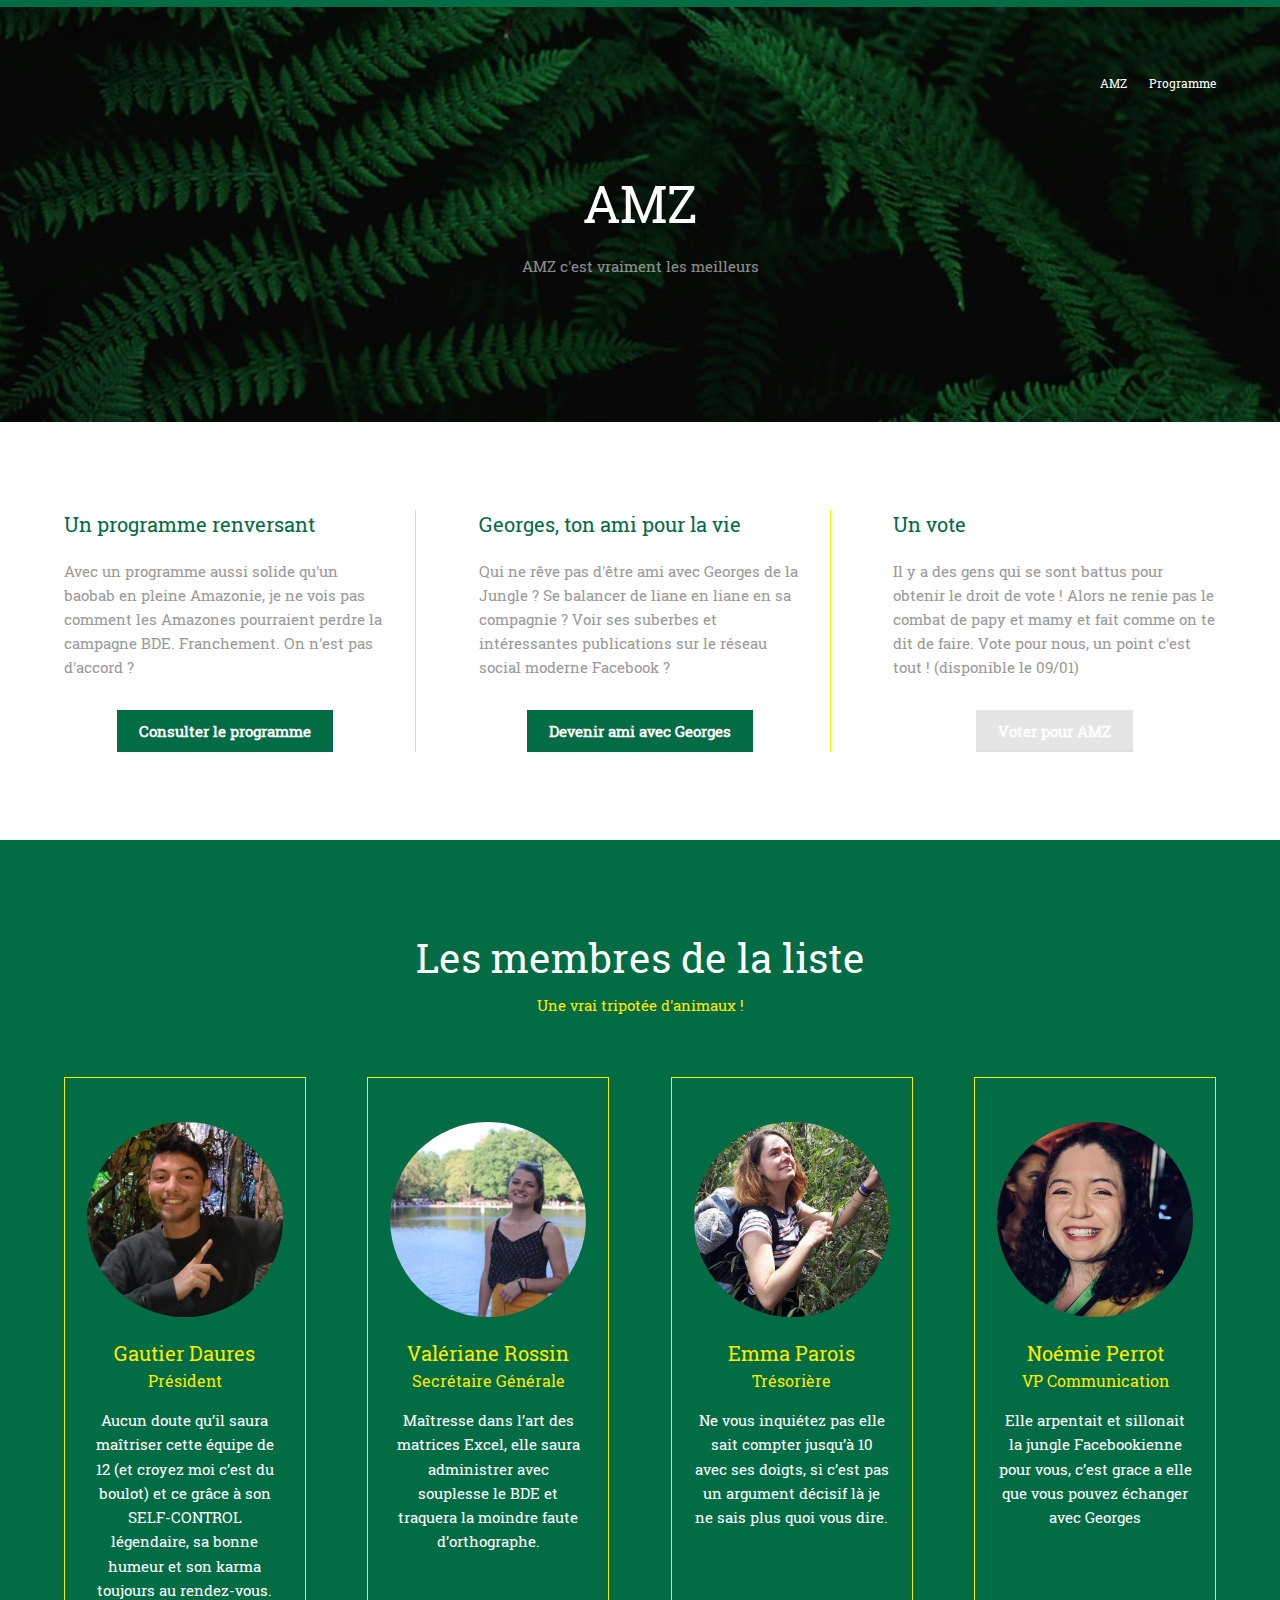
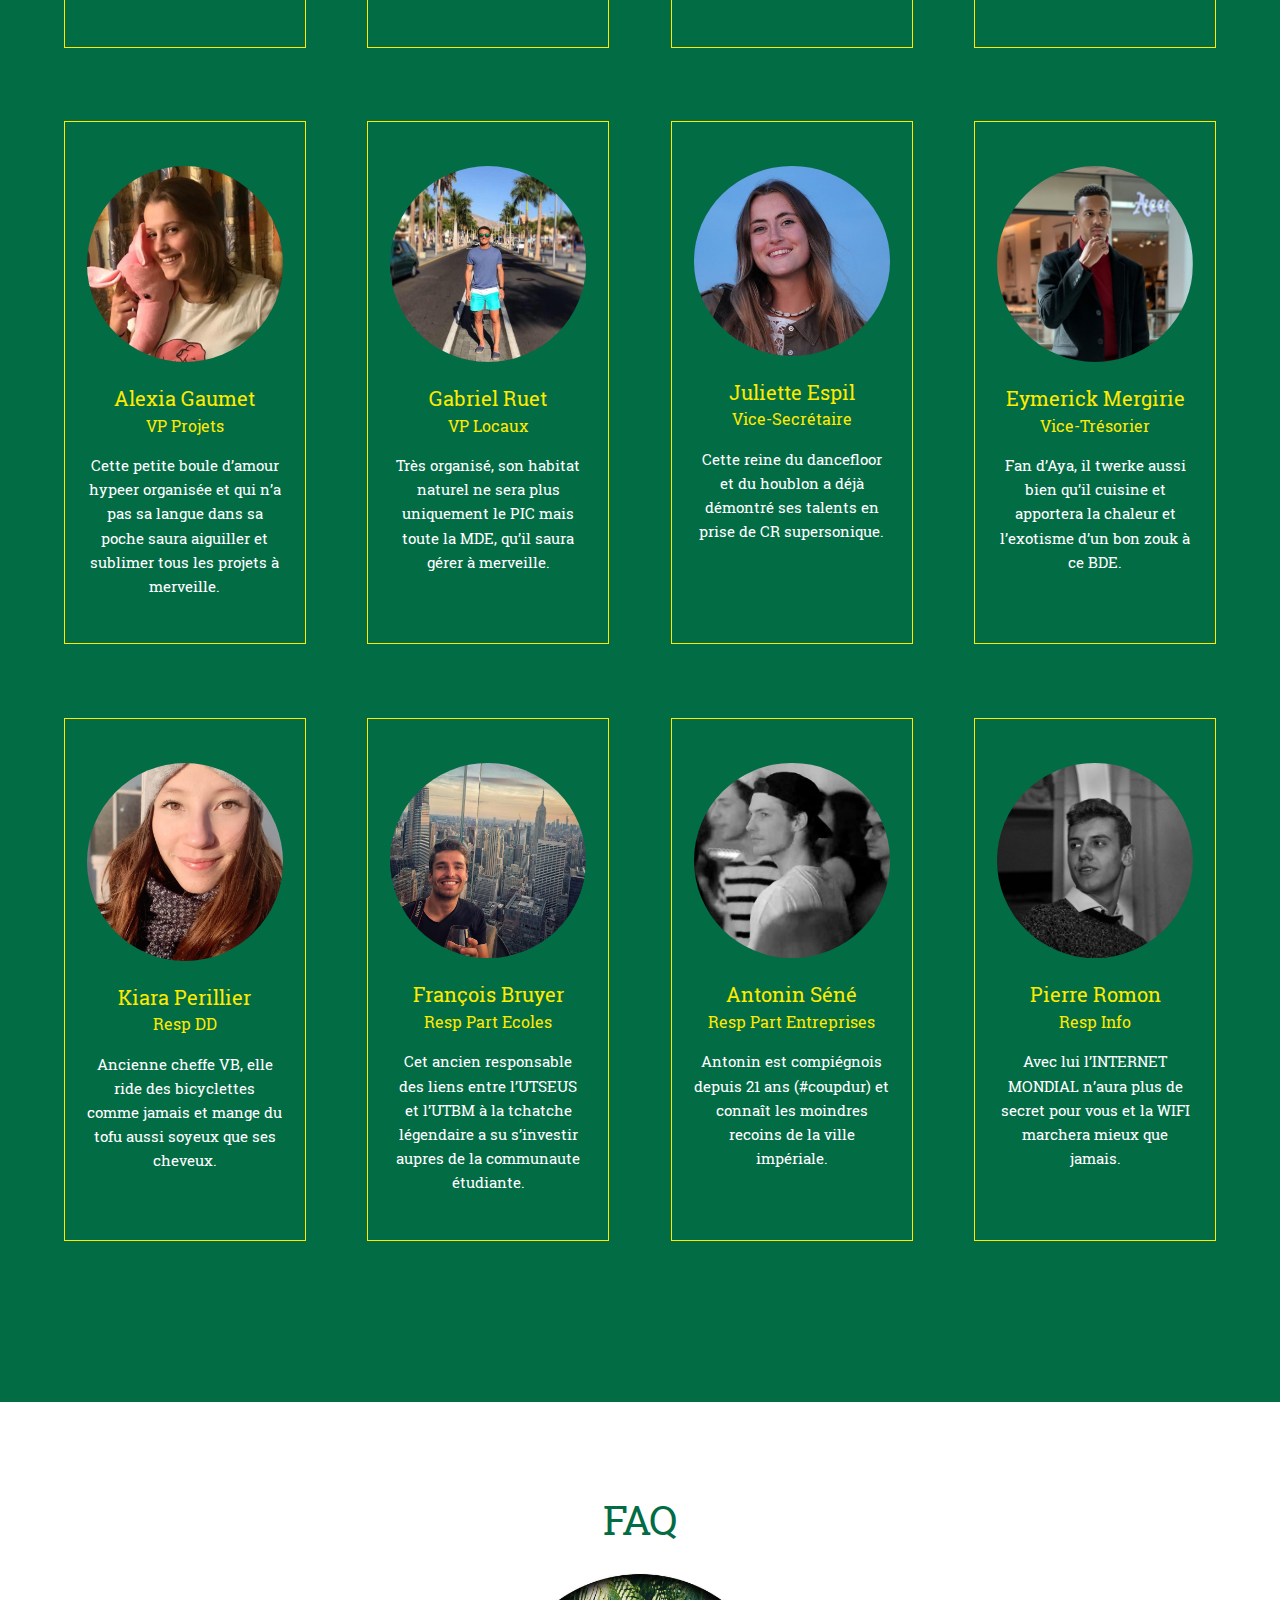
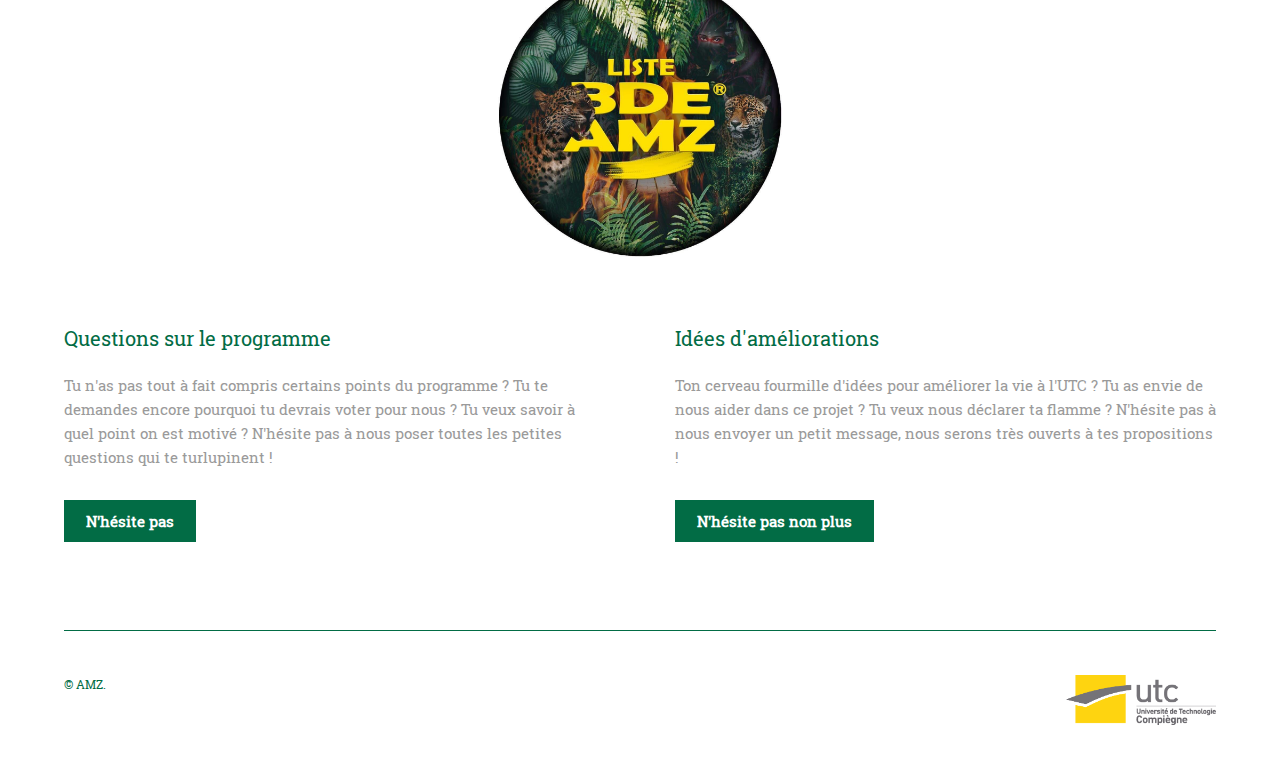
==== amz/index.html @ 1fdcf0a4 "first commit" ====
<!DOCTYPE HTML>
<html>
	<head>
		<title>AMZ</title>
		<meta charset="utf-8" />
		<meta name="viewport" content="width=device-width, initial-scale=1" />
		<link rel="stylesheet" href="style.css" />
		<link rel="icon" href="favicon.ico"/>
	</head>
	<body>

		<!-- Header -->
			<header id="header">
				<div class="inner">
					<!-- <a href="http://www4.utc.fr/~nf28/vitrine.php" class="logo">NF28</a> -->
					<a href="index.html">AMZ</a>
					<a href="descriptif.html">Programme</a>
				</div>
			</header>

		<!-- Banner -->
			<section id="banner">
				<img src="banner.jpg" width="0" height="0"/>
				<h1>AMZ</h1>
				<p>AMZ c'est vraiment les meilleurs</p>
			</section>

		<!-- One -->
			<section id="one" class="wrapper">
				<div class="inner">
					<div class="flex flex-3">
						<article>
							<header>
								<h3>Un programme renversant</h3>
							</header>
							<p>Avec un programme aussi solide qu'un baobab en pleine Amazonie, je ne vois pas comment les Amazones pourraient perdre la campagne BDE. Franchement. On n'est pas d'accord ?</p>
							<footer>
								<center>
									<a href="descriptif.html" id="presse" class="button special" onclick="presser()">Consulter le programme</a>
								</center>
							</footer>
						</article>
						<article>
							<header>
								<h3>Georges, ton ami pour la vie</h3>
							</header>
							<p>Qui ne rêve pas d'être ami avec Georges de la Jungle ? Se balancer de liane en liane en sa compagnie ? Voir ses suberbes et intéressantes publications sur le réseau social moderne Facebook ?</p>
							<footer>
								<center>
									<a href="https://www.facebook.com/georges.delajungleamz.5" id="mixeur" class="button special" onclick="mixer()">Devenir ami avec Georges</a>
								</center>
							</footer>
						</article>
						<article>
							<header>
								<h3>Un vote</h3>
							</header>
							<p>Il y a des gens qui se sont battus pour obtenir le droit de vote ! Alors ne renie pas le combat de papy et mamy et fait comme on te dit de faire. Vote pour nous, un point c'est tout ! (disponible le 09/01)</p>
							<footer>
								<center>
								<a href="" id="zester" class="button special disabled" onclick="zester()">Voter pour AMZ</a>
							</center>
							</footer>
						</article>
					</div>
				</div>
			</section>

		<!-- Two -->
			<section id="two" class="wrapper style1 special">
				<div class="inner">
					<header>
						<h2>Les membres de la liste</h2>
						<p>Une vrai tripotée d'animaux !</p>
					</header>
					<div class="flex flex-4">
						<div class="box person">
							<div class="image round">
								<img src="gautier.jpg" alt="Photo Cailloux" title="C'est mwaaaaa" />
							</div>
							<h3>Gautier Daures</h3>
							<h4>Président</h4>
							<p>Aucun doute qu’il saura maîtriser cette équipe de 12 (et croyez moi c’est du boulot) et ce grâce à son SELF-CONTROL légendaire, sa bonne humeur et son karma toujours au rendez-vous.</p>
						</div>
						<div class="box person">
							<div class="image round">
								<img src="valeriane.jpg" alt="Photo Tom" title="Jsuis amoureux de lui hihi" />
							</div>
							<h3>Valériane Rossin </h3>
							<h4>Secrétaire Générale</h4>
							<p>Maîtresse dans l’art des matrices Excel, elle saura administrer avec souplesse le BDE et traquera la moindre faute d’orthographe. </p>
						</div>
						<div class="box person">
							<div class="image round">
								<img src="emma.jpg" alt="Photo Antoine" title="Ooooh ! Pépite !" />
							</div>
							<h3>Emma Parois </h3>
							<h4>Trésorière</h4>
							<p>Ne vous inquiétez pas elle sait compter jusqu’à 10 avec ses doigts, si c’est pas un argument décisif là je ne sais plus quoi vous dire.</p>
						</div>
						<div class="box person">
							<div class="image round">
								<img src="noemie.jpg" alt="Photo Abdoul" title="Dégage de ma branche" />
							</div>
							<h3>Noémie Perrot </h3>
							<h4>VP Communication</h4>
							<p>Elle arpentait et sillonait la jungle Facebookienne pour vous, c’est grace a elle que vous pouvez échanger avec Georges</p>
						</div>
						<div class="box person">
							<div class="image round">
								<img src="alexia.jpeg" alt="Photo Abdoul" title="Dégage de ma branche" />
							</div>
							<h3>Alexia Gaumet </h3>
							<h4>VP Projets</h4>
							<p>Cette petite boule d’amour hypeer organisée et  qui n’a pas sa langue dans sa poche saura aiguiller et sublimer tous les projets à merveille.</p>
						</div>
						<div class="box person">
							<div class="image round">
								<img src="gabriel.jpg" alt="Photo Abdoul" title="Dégage de ma branche" />
							</div>
							<h3>Gabriel Ruet </h3>
							<h4>VP Locaux</h4>
							<p>Très organisé, son habitat naturel ne sera plus uniquement le PIC mais toute la MDE, qu’il saura gérer à merveille.</p>
						</div>
						<div class="box person">
							<div class="image round">
								<img src="juliette.jpg" alt="Photo Abdoul" title="Dégage de ma branche" />
							</div>
							<h3>Juliette Espil </h3>
							<h4>Vice-Secrétaire</h4>
							<p>Cette reine du dancefloor et du houblon a déjà démontré ses talents en prise de CR supersonique.</p>
						</div>
						<div class="box person">
							<div class="image round">
								<img src="eymerick.jpg" alt="Photo Abdoul" title="Dégage de ma branche" />
							</div>
							<h3>Eymerick Mergirie </h3>
							<h4> Vice-Trésorier</h4>
							<p>Fan d’Aya, il twerke aussi bien qu’il cuisine et apportera la chaleur et l’exotisme d’un bon zouk à ce BDE.</p>
						</div>
						<div class="box person">
							<div class="image round">
								<img src="kiara.jpg" alt="Photo Abdoul" title="Dégage de ma branche" />
							</div>
							<h3>Kiara Perillier </h3>
							<h4> Resp DD</h4>
							<p>Ancienne cheffe VB, elle ride des bicyclettes comme jamais et mange du tofu aussi soyeux que ses cheveux.</p>
						</div>
						<div class="box person">
							<div class="image round">
								<img src="francois.jpg" alt="Photo Abdoul" title="Dégage de ma branche" />
							</div>
							<h3>François Bruyer </h3>
							<h4> Resp Part Ecoles</h4>
							<p>Cet ancien responsable des liens entre l’UTSEUS et l’UTBM à la tchatche légendaire a su s’investir aupres de la communaute étudiante.</p>
						</div>
						<div class="box person">
							<div class="image round">
								<img src="antonin.jpg" alt="Photo Abdoul" title="Dégage de ma branche" />
							</div>
							<h3>Antonin Séné </h3>
							<h4>Resp Part Entreprises</h4>
							<p>Antonin est compiégnois depuis 21 ans (#coupdur) et connaît les moindres recoins de la ville impériale.</p>
						</div>
						<div class="box person">
							<div class="image round">
								<img src="pierre.jpg" alt="Photo Abdoul" title="Dégage de ma branche" />
							</div>
							<h3>Pierre Romon </h3>
							<h4>Resp Info</h4>
							<p>Avec lui l’INTERNET MONDIAL n’aura plus de secret pour vous et la WIFI marchera mieux que jamais.</p>
						</div>
					</div>
				</div>
			</section>

		<!-- Three -->
			<section id="three" class="wrapper special">
				<div class="inner">
					<header class="align-center">
						<h2>FAQ</h2>
						<div>
							<img src="screen1.jpg" alt="Capture Insecte" title="Delirium très miiince" width="25%" />
						</div>
					</header>
					<div class="flex flex-2">
						<article>
							<header>
								<h3>Questions sur le programme</h3>
							</header>
							<p>Tu n'as pas tout à fait compris certains points du programme ? Tu te demandes encore pourquoi tu devrais voter pour nous ? Tu veux savoir à quel point on est motivé ? N'hésite pas à nous poser toutes les petites questions qui te turlupinent !</p>
							<footer>
								<a href="mailto:?to=gautier.daures@etu.utc.fr&subject=Question%20programme" class="button special">N'hésite pas</a>
							</footer>
						</article>
						<article>
							<header>
								<h3>Idées d'améliorations</h3>
							</header>
							<p>Ton cerveau fourmille d'idées pour améliorer la vie à l'UTC ? Tu as envie de nous aider dans ce projet ? Tu veux nous déclarer ta flamme ? N'hésite pas à nous envoyer un petit message, nous serons très ouverts à tes propositions !</p>
							<footer>
								<a href="mailto:?to=valeriane.rossin@etu.utc.fr&subject=Idee%20amelioration" class="button special">N'hésite pas non plus</a>
							</footer>
						</article>
					</div>
				</div>
			</section>

		<!-- Footer -->
			<footer id="footer">
				<div class="inner">
					<div class="flex">
						<div class="copyright">
							&copy; AMZ.
						</div>
						<ul class="icons">
							<li><a href="https://www.utc.fr/"><span class="label"><img src="logoutc.png" alt="Logo UTC" title="UTC de Compiègne" width="150" height="50"/></span></a></li>
						</ul>
					</div>
				</div>
			</footer>
	</body>
</html>
---- amz/style.css ----
@charset "UTF-8";

@font-face{
	font-family: "RobotoSlab";
	src: url("RobotoSlab.ttf");
}
/*
	Theory by TEMPLATED
	templated.co @templatedco
	Released for free under the Creative Commons Attribution 3.0 license (templated.co/license)
*/

/* Reset */

	html, body, div, span, applet, object, iframe, h1, h2, h3, h4, h5, h6, p, blockquote, pre, a, abbr, acronym, address, big, cite, code, del, dfn, em, img, ins, kbd, q, s, samp, small, strike, strong, sub, sup, tt, var, b, u, i, center, dl, dt, dd, ol, ul, li, fieldset, form, label, legend, table, caption, tbody, tfoot, thead, tr, th, td, article, aside, canvas, details, embed, figure, figcaption, footer, header, hgroup, menu, nav, output, ruby, section, summary, time, mark, audio, video {
		margin: 0;
		padding: 0;
		border: 0;
		font-size: 100%;
		font: inherit;
		font-family: "RobotoSlab";
	}

	article, aside, details, figcaption, figure, footer, header, hgroup, menu, nav, section {
		display: block;
	}

	.row {
		display: table-cell;
		vertical-align: middle;
	}
	body {
		line-height: 1;
		font-family: "RobotoSlab";
	}

	ol, ul {
		list-style: none;
	}

	blockquote, q {
		quotes: none;
	}

	blockquote:before, blockquote:after, q:before, q:after {
		content: '';
		content: none;
	}

	table {
		border-collapse: collapse;
		border-spacing: 0;
	}

	body {
		-webkit-text-size-adjust: none;
	}

/* Box Model */

	*, *:before, *:after {
		-moz-box-sizing: border-box;
		-webkit-box-sizing: border-box;
		box-sizing: border-box;
	}

/* Containers */

	.container {
		margin-left: auto;
		margin-right: auto;
	}

	.container.\31 25\25 {
		width: 100%;
		max-width: 100em;
		min-width: 80em;
	}

	.container.\37 5\25 {
		width: 60em;
	}

	.container.\35 0\25 {
		width: 40em;
	}

	.container.\32 5\25 {
		width: 20em;
	}

	.container {
		width: 80em;
	}

	@media screen and (max-width: 1680px) {

		.container.\31 25\25 {
			width: 100%;
			max-width: 100em;
			min-width: 80em;
		}

		.container.\37 5\25 {
			width: 60em;
		}

		.container.\35 0\25 {
			width: 40em;
		}

		.container.\32 5\25 {
			width: 20em;
		}

		.container {
			width: 80em;
		}

	}

	@media screen and (max-width: 1280px) {

		.container.\31 25\25 {
			width: 100%;
			max-width: 81.25em;
			min-width: 65em;
		}

		.container.\37 5\25 {
			width: 48.75em;
		}

		.container.\35 0\25 {
			width: 32.5em;
		}

		.container.\32 5\25 {
			width: 16.25em;
		}

		.container {
			width: 65em;
		}

	}

	@media screen and (max-width: 980px) {

		.container.\31 25\25 {
			width: 100%;
			max-width: 112.5%;
			min-width: 90%;
		}

		.container.\37 5\25 {
			width: 67.5%;
		}

		.container.\35 0\25 {
			width: 45%;
		}

		.container.\32 5\25 {
			width: 22.5%;
		}

		.container {
			width: 90%;
		}

	}

	@media screen and (max-width: 736px) {

		.container.\31 25\25 {
			width: 100%;
			max-width: 112.5%;
			min-width: 90%;
		}

		.container.\37 5\25 {
			width: 67.5%;
		}

		.container.\35 0\25 {
			width: 45%;
		}

		.container.\32 5\25 {
			width: 22.5%;
		}

		.container {
			width: 90% !important;
		}

	}

	@media screen and (max-width: 480px) {

		.container.\31 25\25 {
			width: 100%;
			max-width: 112.5%;
			min-width: 90%;
		}

		.container.\37 5\25 {
			width: 67.5%;
		}

		.container.\35 0\25 {
			width: 45%;
		}

		.container.\32 5\25 {
			width: 22.5%;
		}

		.container {
			width: 90% !important;
		}

	}

/* Grid */

	.row {
		border-bottom: solid 1px transparent;
		-moz-box-sizing: border-box;
		-webkit-box-sizing: border-box;
		box-sizing: border-box;
	}

	.row > * {
		float: left;
		-moz-box-sizing: border-box;
		-webkit-box-sizing: border-box;
		box-sizing: border-box;
	}

	.row:after, .row:before {
		content: '';
		display: block;
		clear: both;
		height: 0;
	}

	.row.uniform > * > :first-child {
		margin-top: 0;
	}

	.row.uniform > * > :last-child {
		margin-bottom: 0;
	}

	.row.\30 \25 > * {
		padding: 0 0 0 0em;
	}

	.row.\30 \25 {
		margin: 0 0 -1px 0em;
	}

	.row.uniform.\30 \25 > * {
		padding: 0em 0 0 0em;
	}

	.row.uniform.\30 \25 {
		margin: 0em 0 -1px 0em;
	}

	.row > * {
		padding: 0 0 0 2em;
	}

	.row {
		margin: 0 0 -1px -2em;
	}

	.row.uniform > * {
		padding: 2em 0 0 2em;
	}

	.row.uniform {
		margin: -2em 0 -1px -2em;
	}

	.row.\32 00\25 > * {
		padding: 0 0 0 4em;
	}

	.row.\32 00\25 {
		margin: 0 0 -1px -4em;
	}

	.row.uniform.\32 00\25 > * {
		padding: 4em 0 0 4em;
	}

	.row.uniform.\32 00\25 {
		margin: -4em 0 -1px -4em;
	}

	.row.\31 50\25 > * {
		padding: 0 0 0 3em;
	}

	.row.\31 50\25 {
		margin: 0 0 -1px -3em;
	}

	.row.uniform.\31 50\25 > * {
		padding: 3em 0 0 3em;
	}

	.row.uniform.\31 50\25 {
		margin: -3em 0 -1px -3em;
	}

	.row.\35 0\25 > * {
		padding: 0 0 0 1em;
	}

	.row.\35 0\25 {
		margin: 0 0 -1px -1em;
	}

	.row.uniform.\35 0\25 > * {
		padding: 1em 0 0 1em;
	}

	.row.uniform.\35 0\25 {
		margin: -1em 0 -1px -1em;
	}

	.row.\32 5\25 > * {
		padding: 0 0 0 0.5em;
	}

	.row.\32 5\25 {
		margin: 0 0 -1px -0.5em;
	}

	.row.uniform.\32 5\25 > * {
		padding: 0.5em 0 0 0.5em;
	}

	.row.uniform.\32 5\25 {
		margin: -0.5em 0 -1px -0.5em;
	}

	.\31 2u, .\31 2u\24 {
		width: 100%;
		clear: none;
		margin-left: 0;
	}

	.\31 1u, .\31 1u\24 {
		width: 91.6666666667%;
		clear: none;
		margin-left: 0;
	}

	.\31 0u, .\31 0u\24 {
		width: 83.3333333333%;
		clear: none;
		margin-left: 0;
	}

	.\39 u, .\39 u\24 {
		width: 75%;
		clear: none;
		margin-left: 0;
	}

	.\38 u, .\38 u\24 {
		width: 66.6666666667%;
		clear: none;
		margin-left: 0;
	}

	.\37 u, .\37 u\24 {
		width: 58.3333333333%;
		clear: none;
		margin-left: 0;
	}

	.\36 u, .\36 u\24 {
		width: 50%;
		clear: none;
		margin-left: 0;
	}

	.\35 u, .\35 u\24 {
		width: 41.6666666667%;
		clear: none;
		margin-left: 0;
	}

	.\34 u, .\34 u\24 {
		width: 33.3333333333%;
		clear: none;
		margin-left: 0;
	}

	.\33 u, .\33 u\24 {
		width: 25%;
		clear: none;
		margin-left: 0;
	}

	.\32 u, .\32 u\24 {
		width: 16.6666666667%;
		clear: none;
		margin-left: 0;
	}

	.\31 u, .\31 u\24 {
		width: 8.3333333333%;
		clear: none;
		margin-left: 0;
	}

	.\31 2u\24 + *,
	.\31 1u\24 + *,
	.\31 0u\24 + *,
	.\39 u\24 + *,
	.\38 u\24 + *,
	.\37 u\24 + *,
	.\36 u\24 + *,
	.\35 u\24 + *,
	.\34 u\24 + *,
	.\33 u\24 + *,
	.\32 u\24 + *,
	.\31 u\24 + * {
		clear: left;
	}

	.\-11u {
		margin-left: 91.66667%;
	}

	.\-10u {
		margin-left: 83.33333%;
	}

	.\-9u {
		margin-left: 75%;
	}

	.\-8u {
		margin-left: 66.66667%;
	}

	.\-7u {
		margin-left: 58.33333%;
	}

	.\-6u {
		margin-left: 50%;
	}

	.\-5u {
		margin-left: 41.66667%;
	}

	.\-4u {
		margin-left: 33.33333%;
	}

	.\-3u {
		margin-left: 25%;
	}

	.\-2u {
		margin-left: 16.66667%;
	}

	.\-1u {
		margin-left: 8.33333%;
	}

	@media screen and (max-width: 1680px) {

		.row > * {
			padding: 0 0 0 2em;
		}

		.row {
			margin: 0 0 -1px -2em;
		}

		.row.uniform > * {
			padding: 2em 0 0 2em;
		}

		.row.uniform {
			margin: -2em 0 -1px -2em;
		}

		.row.\32 00\25 > * {
			padding: 0 0 0 4em;
		}

		.row.\32 00\25 {
			margin: 0 0 -1px -4em;
		}

		.row.uniform.\32 00\25 > * {
			padding: 4em 0 0 4em;
		}

		.row.uniform.\32 00\25 {
			margin: -4em 0 -1px -4em;
		}

		.row.\31 50\25 > * {
			padding: 0 0 0 3em;
		}

		.row.\31 50\25 {
			margin: 0 0 -1px -3em;
		}

		.row.uniform.\31 50\25 > * {
			padding: 3em 0 0 3em;
		}

		.row.uniform.\31 50\25 {
			margin: -3em 0 -1px -3em;
		}

		.row.\35 0\25 > * {
			padding: 0 0 0 1em;
		}

		.row.\35 0\25 {
			margin: 0 0 -1px -1em;
		}

		.row.uniform.\35 0\25 > * {
			padding: 1em 0 0 1em;
		}

		.row.uniform.\35 0\25 {
			margin: -1em 0 -1px -1em;
		}

		.row.\32 5\25 > * {
			padding: 0 0 0 0.5em;
		}

		.row.\32 5\25 {
			margin: 0 0 -1px -0.5em;
		}

		.row.uniform.\32 5\25 > * {
			padding: 0.5em 0 0 0.5em;
		}

		.row.uniform.\32 5\25 {
			margin: -0.5em 0 -1px -0.5em;
		}

		.\31 2u\28xlarge\29, .\31 2u\24\28xlarge\29 {
			width: 100%;
			clear: none;
			margin-left: 0;
		}

		.\31 1u\28xlarge\29, .\31 1u\24\28xlarge\29 {
			width: 91.6666666667%;
			clear: none;
			margin-left: 0;
		}

		.\31 0u\28xlarge\29, .\31 0u\24\28xlarge\29 {
			width: 83.3333333333%;
			clear: none;
			margin-left: 0;
		}

		.\39 u\28xlarge\29, .\39 u\24\28xlarge\29 {
			width: 75%;
			clear: none;
			margin-left: 0;
		}

		.\38 u\28xlarge\29, .\38 u\24\28xlarge\29 {
			width: 66.6666666667%;
			clear: none;
			margin-left: 0;
		}

		.\37 u\28xlarge\29, .\37 u\24\28xlarge\29 {
			width: 58.3333333333%;
			clear: none;
			margin-left: 0;
		}

		.\36 u\28xlarge\29, .\36 u\24\28xlarge\29 {
			width: 50%;
			clear: none;
			margin-left: 0;
		}

		.\35 u\28xlarge\29, .\35 u\24\28xlarge\29 {
			width: 41.6666666667%;
			clear: none;
			margin-left: 0;
		}

		.\34 u\28xlarge\29, .\34 u\24\28xlarge\29 {
			width: 33.3333333333%;
			clear: none;
			margin-left: 0;
		}

		.\33 u\28xlarge\29, .\33 u\24\28xlarge\29 {
			width: 25%;
			clear: none;
			margin-left: 0;
		}

		.\32 u\28xlarge\29, .\32 u\24\28xlarge\29 {
			width: 16.6666666667%;
			clear: none;
			margin-left: 0;
		}

		.\31 u\28xlarge\29, .\31 u\24\28xlarge\29 {
			width: 8.3333333333%;
			clear: none;
			margin-left: 0;
		}

		.\31 2u\24\28xlarge\29 + *,
		.\31 1u\24\28xlarge\29 + *,
		.\31 0u\24\28xlarge\29 + *,
		.\39 u\24\28xlarge\29 + *,
		.\38 u\24\28xlarge\29 + *,
		.\37 u\24\28xlarge\29 + *,
		.\36 u\24\28xlarge\29 + *,
		.\35 u\24\28xlarge\29 + *,
		.\34 u\24\28xlarge\29 + *,
		.\33 u\24\28xlarge\29 + *,
		.\32 u\24\28xlarge\29 + *,
		.\31 u\24\28xlarge\29 + * {
			clear: left;
		}

		.\-11u\28xlarge\29 {
			margin-left: 91.66667%;
		}

		.\-10u\28xlarge\29 {
			margin-left: 83.33333%;
		}

		.\-9u\28xlarge\29 {
			margin-left: 75%;
		}

		.\-8u\28xlarge\29 {
			margin-left: 66.66667%;
		}

		.\-7u\28xlarge\29 {
			margin-left: 58.33333%;
		}

		.\-6u\28xlarge\29 {
			margin-left: 50%;
		}

		.\-5u\28xlarge\29 {
			margin-left: 41.66667%;
		}

		.\-4u\28xlarge\29 {
			margin-left: 33.33333%;
		}

		.\-3u\28xlarge\29 {
			margin-left: 25%;
		}

		.\-2u\28xlarge\29 {
			margin-left: 16.66667%;
		}

		.\-1u\28xlarge\29 {
			margin-left: 8.33333%;
		}

	}

	@media screen and (max-width: 1280px) {

		.row > * {
			padding: 0 0 0 1.5em;
		}

		.row {
			margin: 0 0 -1px -1.5em;
		}

		.row.uniform > * {
			padding: 1.5em 0 0 1.5em;
		}

		.row.uniform {
			margin: -1.5em 0 -1px -1.5em;
		}

		.row.\32 00\25 > * {
			padding: 0 0 0 3em;
		}

		.row.\32 00\25 {
			margin: 0 0 -1px -3em;
		}

		.row.uniform.\32 00\25 > * {
			padding: 3em 0 0 3em;
		}

		.row.uniform.\32 00\25 {
			margin: -3em 0 -1px -3em;
		}

		.row.\31 50\25 > * {
			padding: 0 0 0 2.25em;
		}

		.row.\31 50\25 {
			margin: 0 0 -1px -2.25em;
		}

		.row.uniform.\31 50\25 > * {
			padding: 2.25em 0 0 2.25em;
		}

		.row.uniform.\31 50\25 {
			margin: -2.25em 0 -1px -2.25em;
		}

		.row.\35 0\25 > * {
			padding: 0 0 0 0.75em;
		}

		.row.\35 0\25 {
			margin: 0 0 -1px -0.75em;
		}

		.row.uniform.\35 0\25 > * {
			padding: 0.75em 0 0 0.75em;
		}

		.row.uniform.\35 0\25 {
			margin: -0.75em 0 -1px -0.75em;
		}

		.row.\32 5\25 > * {
			padding: 0 0 0 0.375em;
		}

		.row.\32 5\25 {
			margin: 0 0 -1px -0.375em;
		}

		.row.uniform.\32 5\25 > * {
			padding: 0.375em 0 0 0.375em;
		}

		.row.uniform.\32 5\25 {
			margin: -0.375em 0 -1px -0.375em;
		}

		.\31 2u\28large\29, .\31 2u\24\28large\29 {
			width: 100%;
			clear: none;
			margin-left: 0;
		}

		.\31 1u\28large\29, .\31 1u\24\28large\29 {
			width: 91.6666666667%;
			clear: none;
			margin-left: 0;
		}

		.\31 0u\28large\29, .\31 0u\24\28large\29 {
			width: 83.3333333333%;
			clear: none;
			margin-left: 0;
		}

		.\39 u\28large\29, .\39 u\24\28large\29 {
			width: 75%;
			clear: none;
			margin-left: 0;
		}

		.\38 u\28large\29, .\38 u\24\28large\29 {
			width: 66.6666666667%;
			clear: none;
			margin-left: 0;
		}

		.\37 u\28large\29, .\37 u\24\28large\29 {
			width: 58.3333333333%;
			clear: none;
			margin-left: 0;
		}

		.\36 u\28large\29, .\36 u\24\28large\29 {
			width: 50%;
			clear: none;
			margin-left: 0;
		}

		.\35 u\28large\29, .\35 u\24\28large\29 {
			width: 41.6666666667%;
			clear: none;
			margin-left: 0;
		}

		.\34 u\28large\29, .\34 u\24\28large\29 {
			width: 33.3333333333%;
			clear: none;
			margin-left: 0;
		}

		.\33 u\28large\29, .\33 u\24\28large\29 {
			width: 25%;
			clear: none;
			margin-left: 0;
		}

		.\32 u\28large\29, .\32 u\24\28large\29 {
			width: 16.6666666667%;
			clear: none;
			margin-left: 0;
		}

		.\31 u\28large\29, .\31 u\24\28large\29 {
			width: 8.3333333333%;
			clear: none;
			margin-left: 0;
		}

		.\31 2u\24\28large\29 + *,
		.\31 1u\24\28large\29 + *,
		.\31 0u\24\28large\29 + *,
		.\39 u\24\28large\29 + *,
		.\38 u\24\28large\29 + *,
		.\37 u\24\28large\29 + *,
		.\36 u\24\28large\29 + *,
		.\35 u\24\28large\29 + *,
		.\34 u\24\28large\29 + *,
		.\33 u\24\28large\29 + *,
		.\32 u\24\28large\29 + *,
		.\31 u\24\28large\29 + * {
			clear: left;
		}

		.\-11u\28large\29 {
			margin-left: 91.66667%;
		}

		.\-10u\28large\29 {
			margin-left: 83.33333%;
		}

		.\-9u\28large\29 {
			margin-left: 75%;
		}

		.\-8u\28large\29 {
			margin-left: 66.66667%;
		}

		.\-7u\28large\29 {
			margin-left: 58.33333%;
		}

		.\-6u\28large\29 {
			margin-left: 50%;
		}

		.\-5u\28large\29 {
			margin-left: 41.66667%;
		}

		.\-4u\28large\29 {
			margin-left: 33.33333%;
		}

		.\-3u\28large\29 {
			margin-left: 25%;
		}

		.\-2u\28large\29 {
			margin-left: 16.66667%;
		}

		.\-1u\28large\29 {
			margin-left: 8.33333%;
		}

	}

	@media screen and (max-width: 980px) {

		.row > * {
			padding: 0 0 0 1.5em;
		}

		.row {
			margin: 0 0 -1px -1.5em;
		}

		.row.uniform > * {
			padding: 1.5em 0 0 1.5em;
		}

		.row.uniform {
			margin: -1.5em 0 -1px -1.5em;
		}

		.row.\32 00\25 > * {
			padding: 0 0 0 3em;
		}

		.row.\32 00\25 {
			margin: 0 0 -1px -3em;
		}

		.row.uniform.\32 00\25 > * {
			padding: 3em 0 0 3em;
		}

		.row.uniform.\32 00\25 {
			margin: -3em 0 -1px -3em;
		}

		.row.\31 50\25 > * {
			padding: 0 0 0 2.25em;
		}

		.row.\31 50\25 {
			margin: 0 0 -1px -2.25em;
		}

		.row.uniform.\31 50\25 > * {
			padding: 2.25em 0 0 2.25em;
		}

		.row.uniform.\31 50\25 {
			margin: -2.25em 0 -1px -2.25em;
		}

		.row.\35 0\25 > * {
			padding: 0 0 0 0.75em;
		}

		.row.\35 0\25 {
			margin: 0 0 -1px -0.75em;
		}

		.row.uniform.\35 0\25 > * {
			padding: 0.75em 0 0 0.75em;
		}

		.row.uniform.\35 0\25 {
			margin: -0.75em 0 -1px -0.75em;
		}

		.row.\32 5\25 > * {
			padding: 0 0 0 0.375em;
		}

		.row.\32 5\25 {
			margin: 0 0 -1px -0.375em;
		}

		.row.uniform.\32 5\25 > * {
			padding: 0.375em 0 0 0.375em;
		}

		.row.uniform.\32 5\25 {
			margin: -0.375em 0 -1px -0.375em;
		}

		.\31 2u\28medium\29, .\31 2u\24\28medium\29 {
			width: 100%;
			clear: none;
			margin-left: 0;
		}

		.\31 1u\28medium\29, .\31 1u\24\28medium\29 {
			width: 91.6666666667%;
			clear: none;
			margin-left: 0;
		}

		.\31 0u\28medium\29, .\31 0u\24\28medium\29 {
			width: 83.3333333333%;
			clear: none;
			margin-left: 0;
		}

		.\39 u\28medium\29, .\39 u\24\28medium\29 {
			width: 75%;
			clear: none;
			margin-left: 0;
		}

		.\38 u\28medium\29, .\38 u\24\28medium\29 {
			width: 66.6666666667%;
			clear: none;
			margin-left: 0;
		}

		.\37 u\28medium\29, .\37 u\24\28medium\29 {
			width: 58.3333333333%;
			clear: none;
			margin-left: 0;
		}

		.\36 u\28medium\29, .\36 u\24\28medium\29 {
			width: 50%;
			clear: none;
			margin-left: 0;
		}

		.\35 u\28medium\29, .\35 u\24\28medium\29 {
			width: 41.6666666667%;
			clear: none;
			margin-left: 0;
		}

		.\34 u\28medium\29, .\34 u\24\28medium\29 {
			width: 33.3333333333%;
			clear: none;
			margin-left: 0;
		}

		.\33 u\28medium\29, .\33 u\24\28medium\29 {
			width: 25%;
			clear: none;
			margin-left: 0;
		}

		.\32 u\28medium\29, .\32 u\24\28medium\29 {
			width: 16.6666666667%;
			clear: none;
			margin-left: 0;
		}

		.\31 u\28medium\29, .\31 u\24\28medium\29 {
			width: 8.3333333333%;
			clear: none;
			margin-left: 0;
		}

		.\31 2u\24\28medium\29 + *,
		.\31 1u\24\28medium\29 + *,
		.\31 0u\24\28medium\29 + *,
		.\39 u\24\28medium\29 + *,
		.\38 u\24\28medium\29 + *,
		.\37 u\24\28medium\29 + *,
		.\36 u\24\28medium\29 + *,
		.\35 u\24\28medium\29 + *,
		.\34 u\24\28medium\29 + *,
		.\33 u\24\28medium\29 + *,
		.\32 u\24\28medium\29 + *,
		.\31 u\24\28medium\29 + * {
			clear: left;
		}

		.\-11u\28medium\29 {
			margin-left: 91.66667%;
		}

		.\-10u\28medium\29 {
			margin-left: 83.33333%;
		}

		.\-9u\28medium\29 {
			margin-left: 75%;
		}

		.\-8u\28medium\29 {
			margin-left: 66.66667%;
		}

		.\-7u\28medium\29 {
			margin-left: 58.33333%;
		}

		.\-6u\28medium\29 {
			margin-left: 50%;
		}

		.\-5u\28medium\29 {
			margin-left: 41.66667%;
		}

		.\-4u\28medium\29 {
			margin-left: 33.33333%;
		}

		.\-3u\28medium\29 {
			margin-left: 25%;
		}

		.\-2u\28medium\29 {
			margin-left: 16.66667%;
		}

		.\-1u\28medium\29 {
			margin-left: 8.33333%;
		}

	}

	@media screen and (max-width: 736px) {

		.row > * {
			padding: 0 0 0 1.25em;
		}

		.row {
			margin: 0 0 -1px -1.25em;
		}

		.row.uniform > * {
			padding: 1.25em 0 0 1.25em;
		}

		.row.uniform {
			margin: -1.25em 0 -1px -1.25em;
		}

		.row.\32 00\25 > * {
			padding: 0 0 0 2.5em;
		}

		.row.\32 00\25 {
			margin: 0 0 -1px -2.5em;
		}

		.row.uniform.\32 00\25 > * {
			padding: 2.5em 0 0 2.5em;
		}

		.row.uniform.\32 00\25 {
			margin: -2.5em 0 -1px -2.5em;
		}

		.row.\31 50\25 > * {
			padding: 0 0 0 1.875em;
		}

		.row.\31 50\25 {
			margin: 0 0 -1px -1.875em;
		}

		.row.uniform.\31 50\25 > * {
			padding: 1.875em 0 0 1.875em;
		}

		.row.uniform.\31 50\25 {
			margin: -1.875em 0 -1px -1.875em;
		}

		.row.\35 0\25 > * {
			padding: 0 0 0 0.625em;
		}

		.row.\35 0\25 {
			margin: 0 0 -1px -0.625em;
		}

		.row.uniform.\35 0\25 > * {
			padding: 0.625em 0 0 0.625em;
		}

		.row.uniform.\35 0\25 {
			margin: -0.625em 0 -1px -0.625em;
		}

		.row.\32 5\25 > * {
			padding: 0 0 0 0.3125em;
		}

		.row.\32 5\25 {
			margin: 0 0 -1px -0.3125em;
		}

		.row.uniform.\32 5\25 > * {
			padding: 0.3125em 0 0 0.3125em;
		}

		.row.uniform.\32 5\25 {
			margin: -0.3125em 0 -1px -0.3125em;
		}

		.\31 2u\28small\29, .\31 2u\24\28small\29 {
			width: 100%;
			clear: none;
			margin-left: 0;
		}

		.\31 1u\28small\29, .\31 1u\24\28small\29 {
			width: 91.6666666667%;
			clear: none;
			margin-left: 0;
		}

		.\31 0u\28small\29, .\31 0u\24\28small\29 {
			width: 83.3333333333%;
			clear: none;
			margin-left: 0;
		}

		.\39 u\28small\29, .\39 u\24\28small\29 {
			width: 75%;
			clear: none;
			margin-left: 0;
		}

		.\38 u\28small\29, .\38 u\24\28small\29 {
			width: 66.6666666667%;
			clear: none;
			margin-left: 0;
		}

		.\37 u\28small\29, .\37 u\24\28small\29 {
			width: 58.3333333333%;
			clear: none;
			margin-left: 0;
		}

		.\36 u\28small\29, .\36 u\24\28small\29 {
			width: 50%;
			clear: none;
			margin-left: 0;
		}

		.\35 u\28small\29, .\35 u\24\28small\29 {
			width: 41.6666666667%;
			clear: none;
			margin-left: 0;
		}

		.\34 u\28small\29, .\34 u\24\28small\29 {
			width: 33.3333333333%;
			clear: none;
			margin-left: 0;
		}

		.\33 u\28small\29, .\33 u\24\28small\29 {
			width: 25%;
			clear: none;
			margin-left: 0;
		}

		.\32 u\28small\29, .\32 u\24\28small\29 {
			width: 16.6666666667%;
			clear: none;
			margin-left: 0;
		}

		.\31 u\28small\29, .\31 u\24\28small\29 {
			width: 8.3333333333%;
			clear: none;
			margin-left: 0;
		}

		.\31 2u\24\28small\29 + *,
		.\31 1u\24\28small\29 + *,
		.\31 0u\24\28small\29 + *,
		.\39 u\24\28small\29 + *,
		.\38 u\24\28small\29 + *,
		.\37 u\24\28small\29 + *,
		.\36 u\24\28small\29 + *,
		.\35 u\24\28small\29 + *,
		.\34 u\24\28small\29 + *,
		.\33 u\24\28small\29 + *,
		.\32 u\24\28small\29 + *,
		.\31 u\24\28small\29 + * {
			clear: left;
		}

		.\-11u\28small\29 {
			margin-left: 91.66667%;
		}

		.\-10u\28small\29 {
			margin-left: 83.33333%;
		}

		.\-9u\28small\29 {
			margin-left: 75%;
		}

		.\-8u\28small\29 {
			margin-left: 66.66667%;
		}

		.\-7u\28small\29 {
			margin-left: 58.33333%;
		}

		.\-6u\28small\29 {
			margin-left: 50%;
		}

		.\-5u\28small\29 {
			margin-left: 41.66667%;
		}

		.\-4u\28small\29 {
			margin-left: 33.33333%;
		}

		.\-3u\28small\29 {
			margin-left: 25%;
		}

		.\-2u\28small\29 {
			margin-left: 16.66667%;
		}

		.\-1u\28small\29 {
			margin-left: 8.33333%;
		}

	}

	@media screen and (max-width: 480px) {

		.row > * {
			padding: 0 0 0 1.25em;
		}

		.row {
			margin: 0 0 -1px -1.25em;
		}

		.row.uniform > * {
			padding: 1.25em 0 0 1.25em;
		}

		.row.uniform {
			margin: -1.25em 0 -1px -1.25em;
		}

		.row.\32 00\25 > * {
			padding: 0 0 0 2.5em;
		}

		.row.\32 00\25 {
			margin: 0 0 -1px -2.5em;
		}

		.row.uniform.\32 00\25 > * {
			padding: 2.5em 0 0 2.5em;
		}

		.row.uniform.\32 00\25 {
			margin: -2.5em 0 -1px -2.5em;
		}

		.row.\31 50\25 > * {
			padding: 0 0 0 1.875em;
		}

		.row.\31 50\25 {
			margin: 0 0 -1px -1.875em;
		}

		.row.uniform.\31 50\25 > * {
			padding: 1.875em 0 0 1.875em;
		}

		.row.uniform.\31 50\25 {
			margin: -1.875em 0 -1px -1.875em;
		}

		.row.\35 0\25 > * {
			padding: 0 0 0 0.625em;
		}

		.row.\35 0\25 {
			margin: 0 0 -1px -0.625em;
		}

		.row.uniform.\35 0\25 > * {
			padding: 0.625em 0 0 0.625em;
		}

		.row.uniform.\35 0\25 {
			margin: -0.625em 0 -1px -0.625em;
		}

		.row.\32 5\25 > * {
			padding: 0 0 0 0.3125em;
		}

		.row.\32 5\25 {
			margin: 0 0 -1px -0.3125em;
		}

		.row.uniform.\32 5\25 > * {
			padding: 0.3125em 0 0 0.3125em;
		}

		.row.uniform.\32 5\25 {
			margin: -0.3125em 0 -1px -0.3125em;
		}

		.\31 2u\28xsmall\29, .\31 2u\24\28xsmall\29 {
			width: 100%;
			clear: none;
			margin-left: 0;
		}

		.\31 1u\28xsmall\29, .\31 1u\24\28xsmall\29 {
			width: 91.6666666667%;
			clear: none;
			margin-left: 0;
		}

		.\31 0u\28xsmall\29, .\31 0u\24\28xsmall\29 {
			width: 83.3333333333%;
			clear: none;
			margin-left: 0;
		}

		.\39 u\28xsmall\29, .\39 u\24\28xsmall\29 {
			width: 75%;
			clear: none;
			margin-left: 0;
		}

		.\38 u\28xsmall\29, .\38 u\24\28xsmall\29 {
			width: 66.6666666667%;
			clear: none;
			margin-left: 0;
		}

		.\37 u\28xsmall\29, .\37 u\24\28xsmall\29 {
			width: 58.3333333333%;
			clear: none;
			margin-left: 0;
		}

		.\36 u\28xsmall\29, .\36 u\24\28xsmall\29 {
			width: 50%;
			clear: none;
			margin-left: 0;
		}

		.\35 u\28xsmall\29, .\35 u\24\28xsmall\29 {
			width: 41.6666666667%;
			clear: none;
			margin-left: 0;
		}

		.\34 u\28xsmall\29, .\34 u\24\28xsmall\29 {
			width: 33.3333333333%;
			clear: none;
			margin-left: 0;
		}

		.\33 u\28xsmall\29, .\33 u\24\28xsmall\29 {
			width: 25%;
			clear: none;
			margin-left: 0;
		}

		.\32 u\28xsmall\29, .\32 u\24\28xsmall\29 {
			width: 16.6666666667%;
			clear: none;
			margin-left: 0;
		}

		.\31 u\28xsmall\29, .\31 u\24\28xsmall\29 {
			width: 8.3333333333%;
			clear: none;
			margin-left: 0;
		}

		.\31 2u\24\28xsmall\29 + *,
		.\31 1u\24\28xsmall\29 + *,
		.\31 0u\24\28xsmall\29 + *,
		.\39 u\24\28xsmall\29 + *,
		.\38 u\24\28xsmall\29 + *,
		.\37 u\24\28xsmall\29 + *,
		.\36 u\24\28xsmall\29 + *,
		.\35 u\24\28xsmall\29 + *,
		.\34 u\24\28xsmall\29 + *,
		.\33 u\24\28xsmall\29 + *,
		.\32 u\24\28xsmall\29 + *,
		.\31 u\24\28xsmall\29 + * {
			clear: left;
		}

		.\-11u\28xsmall\29 {
			margin-left: 91.66667%;
		}

		.\-10u\28xsmall\29 {
			margin-left: 83.33333%;
		}

		.\-9u\28xsmall\29 {
			margin-left: 75%;
		}

		.\-8u\28xsmall\29 {
			margin-left: 66.66667%;
		}

		.\-7u\28xsmall\29 {
			margin-left: 58.33333%;
		}

		.\-6u\28xsmall\29 {
			margin-left: 50%;
		}

		.\-5u\28xsmall\29 {
			margin-left: 41.66667%;
		}

		.\-4u\28xsmall\29 {
			margin-left: 33.33333%;
		}

		.\-3u\28xsmall\29 {
			margin-left: 25%;
		}

		.\-2u\28xsmall\29 {
			margin-left: 16.66667%;
		}

		.\-1u\28xsmall\29 {
			margin-left: 8.33333%;
		}

	}

/* Basic */

	@-ms-viewport {
		width: device-width;
	}

	body {
		-ms-overflow-style: scrollbar;
	}

	@media screen and (max-width: 480px) {

		html, body {
			min-width: 320px;
		}

	}

	body {
		background: #fff;
	}

		body.is-loading *, body.is-loading *:before, body.is-loading *:after {
			-moz-animation: none !important;
			-webkit-animation: none !important;
			-ms-animation: none !important;
			animation: none !important;
			-moz-transition: none !important;
			-webkit-transition: none !important;
			-ms-transition: none !important;
			transition: none !important;
		}

/* Type */

	body, input, select, textarea {
		color: #9a9a9a;
		font-family: "Raleway", Arial, Helvetica, sans-serif;
		font-size: 13pt;
		font-weight: 300;
		line-height: 1.65;
	}

		@media screen and (max-width: 1680px) {

			body, input, select, textarea {
				font-size: 11pt;
			}

		}

		@media screen and (max-width: 1280px) {

			body, input, select, textarea {
				font-size: 11pt;
			}

		}

		@media screen and (max-width: 980px) {

			body, input, select, textarea {
				font-size: 12pt;
			}

		}

		@media screen and (max-width: 736px) {

			body, input, select, textarea {
				font-size: 12pt;
			}

		}

		@media screen and (max-width: 480px) {

			body, input, select, textarea {
				font-size: 12pt;
			}

		}

	a {
		color: #026c45;
		text-decoration: underline;
	}

		a:hover {
			text-decoration: none;
		}

	strong, b {
		color: #555;
		font-weight: 600;
	}

	em, i {
		font-style: italic;
	}

	p {
		margin: 0 0 2em 0;
	}

	h1, h2, h3, h4, h5, h6 {
		color: #026c45;
		font-weight: 300;
		line-height: 1.5;
		margin: 0 0 1em 0;
	}

		h1 a, h2 a, h3 a, h4 a, h5 a, h6 a {
			color: inherit;
			text-decoration: none;
		}

	h2 {
		font-size: 1.75em;
		font-weight: 100;
	}

	h3 {
		font-size: 1.35em;
	}

	h4 {
		font-size: 1.1em;
	}

	h5 {
		font-size: 0.9em;
	}

	h6 {
		font-size: 0.7em;
	}

	sub {
		font-size: 0.8em;
		position: relative;
		top: 0.5em;
	}

	sup {
		font-size: 0.8em;
		position: relative;
		top: -0.5em;
	}

	blockquote {
		border-left: solid 4px #ffea00;
		font-style: italic;
		margin: 0 0 2em 0;
		padding: 0.5em 0 0.5em 2em;
	}

	code {
		background: rgba(144, 144, 144, 0.075);
		border-radius: 0;
		border: solid 1px #ffea00;
		font-family: "Courier New", monospace;
		font-size: 0.9em;
		margin: 0 0.25em;
		padding: 0.25em 0.65em;
	}

	pre {
		-webkit-overflow-scrolling: touch;
		font-family: "Courier New", monospace;
		font-size: 0.9em;
		margin: 0 0 2em 0;
	}

		pre code {
			display: block;
			line-height: 1.75;
			padding: 1em 1.5em;
			overflow-x: auto;
		}

	hr {
		border: 0;
		border-bottom: solid 1px #ffea00;
		margin: 2em 0;
	}

		hr.major {
			margin: 3em 0;
		}

	.align-left {
		text-align: left;
	}

	.align-center {
		text-align: center;
	}

	.align-right {
		text-align: right;
	}

	.inner {
		max-width: 75em;
		margin: 0 auto;
	}

		@media screen and (max-width: 1280px) {

			.inner {
				max-width: 90%;
			}

		}

		@media screen and (max-width: 480px) {

			.inner {
				max-width: 85%;
			}

		}

/* Section/Article */

	section.special, article.special {
		text-align: center;
	}

		section.special article, article.special article {
			text-align: left;
		}

	section.wrapper, article.wrapper {
		padding: 6em 0;
	}

		section.wrapper header, article.wrapper header {
			margin-bottom: 4em;
		}

			section.wrapper header h2, article.wrapper header h2 {
				font-size: 2.75em;
				margin: 0 0 .5em 0;
			}

			section.wrapper header p, article.wrapper header p {
				font-size: 1em;
			}

		section.wrapper article header, article.wrapper article header {
			margin: 0;
		}

		section.wrapper.style1, article.wrapper.style1 {
			background: #026c45;
			color: #ffffff;
		}

			section.wrapper.style1 header h2, article.wrapper.style1 header h2 {
				color: #ffffff;
			}

			section.wrapper.style1 header p, article.wrapper.style1 header p {
				color: #ffea00;
			}

			section.wrapper.style1 h3, article.wrapper.style1 h3 {
				color: #ffea00;
			}

			section.wrapper.style1 h4, article.wrapper.style1 h4 {
				color: #ffea00;
			}

		@media screen and (max-width: 980px) {

			section.wrapper, article.wrapper {
				padding: 2em 0;
			}

		}

		@media screen and (max-width: 736px) {

			section.wrapper header, article.wrapper header {
				margin-bottom: 2em;
			}

				section.wrapper header h2, article.wrapper header h2 {
					font-size: 2em;
				}

				section.wrapper header p, article.wrapper header p {
					font-size: .9em;
				}

		}

		@media screen and (max-width: 480px) {

			section.wrapper, article.wrapper {
				text-align: center;
			}

				section.wrapper article, article.wrapper article {
					text-align: center;
				}

		}

	header p {
		color: #ffea00;
		position: relative;
		margin: 0 0 1.5em 0;
	}

	header h2 + p {
		font-size: 1.25em;
		margin-top: -1em;
	}

	header h3 + p {
		font-size: 1.1em;
		margin-top: -0.8em;
	}

	header h4 + p,
	header h5 + p,
	header h6 + p {
		font-size: 0.9em;
		margin-top: -0.6em;
	}

/* Flex */

	.flex {
		display: -ms-flexbox;
		-ms-flex-wrap: wrap;
		-ms-flex-pack: justify;
		display: -moz-flex;
		display: -webkit-flex;
		display: -ms-flex;
		display: flex;
		-moz-flex-wrap: wrap;
		-webkit-flex-wrap: wrap;
		-ms-flex-wrap: wrap;
		flex-wrap: wrap;
		-moz-justify-content: space-between;
		-webkit-justify-content: space-between;
		-ms-justify-content: space-between;
		justify-content: space-between;
	}

		.flex.flex-2 article {
			width: 47%;
		}

		.flex.flex-3 article {
			position: relative;
			width: 28%;
		}

			.flex.flex-3 article:before {
				content: '';
				position: absolute;
				width: 100%;
				height: 100%;
				right: -2em;
				top: 0;
				border-right: 1px solid #ffea00;
				pointer-events: none;
			}

			.flex.flex-3 article:last-child:before {
				border: none;
			}

		.flex.flex-4 .box {
			width: 21%;
		}

		@media screen and (max-width: 980px) {

			.flex.flex-2 article {
				width: 100%;
				margin-bottom: 3em;
			}

				.flex.flex-2 article:last-child {
					margin-bottom: 0;
				}

			.flex.flex-3 {
				-moz-flex-direction: column;
				-webkit-flex-direction: column;
				-ms-flex-direction: column;
				flex-direction: column;
			}

				.flex.flex-3 article {
					width: 100%;
					border-bottom: 1px solid #ffea00;
					padding-bottom: 2.5em;
					margin-bottom: 3em;
				}

					.flex.flex-3 article:last-child {
						border: none;
						padding-bottom: 0;
						margin: 0 0 1em 0;
					}

					.flex.flex-3 article:before {
						display: none;
					}

			.flex.flex-4 .box {
				width: 47%;
			}

		}

		@media screen and (max-width: 480px) {

			.flex.flex-4 .box {
				width: 100%;
			}

		}

/* Form */

	form {
		margin: 0 0 2em 0;
	}

	label {
		color: #555;
		display: block;
		font-size: 0.9em;
		font-weight: 600;
		margin: 0 0 1em 0;
	}

	input[type="text"],
	input[type="password"],
	input[type="email"],
	input[type="tel"],
	select,
	textarea {
		-moz-appearance: none;
		-webkit-appearance: none;
		-ms-appearance: none;
		appearance: none;
		background: rgba(144, 144, 144, 0.075);
		border-radius: 0;
		border: none;
		border: solid 1px #ffea00;
		color: inherit;
		display: block;
		outline: 0;
		padding: 0 1em;
		text-decoration: none;
		width: 100%;
	}

		input[type="text"]:invalid,
		input[type="password"]:invalid,
		input[type="email"]:invalid,
		input[type="tel"]:invalid,
		select:invalid,
		textarea:invalid {
			box-shadow: none;
		}

		input[type="text"]:focus,
		input[type="password"]:focus,
		input[type="email"]:focus,
		input[type="tel"]:focus,
		select:focus,
		textarea:focus {
			border-color: #026c45;
			box-shadow: 0 0 0 1px #026c45;
		}

	.select-wrapper {
		text-decoration: none;
		display: block;
		position: relative;
	}

		.select-wrapper:before {
			content: "";
			-moz-osx-font-smoothing: grayscale;
			-webkit-font-smoothing: antialiased;
			font-family: FontAwesome;
			font-style: normal;
			font-weight: normal;
			text-transform: none !important;
		}

		.select-wrapper:before {
			color: #ffea00;
			display: block;
			height: 2.75em;
			line-height: 2.75em;
			pointer-events: none;
			position: absolute;
			right: 0;
			text-align: center;
			top: 0;
			width: 2.75em;
		}

		.select-wrapper select::-ms-expand {
			display: none;
		}

	input[type="text"],
	input[type="password"],
	input[type="email"],
	select {
		height: 2.75em;
	}

	textarea {
		padding: 0.75em 1em;
	}

	input[type="checkbox"],
	input[type="radio"] {
		-moz-appearance: none;
		-webkit-appearance: none;
		-ms-appearance: none;
		appearance: none;
		display: block;
		float: left;
		margin-right: -2em;
		opacity: 0;
		width: 1em;
		z-index: -1;
	}

		input[type="checkbox"] + label,
		input[type="radio"] + label {
			text-decoration: none;
			color: #9a9a9a;
			cursor: pointer;
			display: inline-block;
			font-size: 1em;
			font-weight: 300;
			padding-left: 2.4em;
			padding-right: 0.75em;
			position: relative;
		}

			input[type="checkbox"] + label:before,
			input[type="radio"] + label:before {
				-moz-osx-font-smoothing: grayscale;
				-webkit-font-smoothing: antialiased;
				font-family: FontAwesome;
				font-style: normal;
				font-weight: normal;
				text-transform: none !important;
			}

			input[type="checkbox"] + label:before,
			input[type="radio"] + label:before {
				background: rgba(144, 144, 144, 0.075);
				border-radius: 0;
				border: solid 1px #ffea00;
				content: '';
				display: inline-block;
				height: 1.65em;
				left: 0;
				line-height: 1.58125em;
				position: absolute;
				text-align: center;
				top: 0;
				width: 1.65em;
			}

		input[type="checkbox"]:checked + label:before,
		input[type="radio"]:checked + label:before {
			background: #5a5a5a;
			border-color: #5a5a5a;
			color: #ffffff;
			content: '\f00c';
		}

		input[type="checkbox"]:focus + label:before,
		input[type="radio"]:focus + label:before {
			border-color: #026c45;
			box-shadow: 0 0 0 1px #026c45;
		}

	input[type="checkbox"] + label:before {
		border-radius: 0;
	}

	input[type="radio"] + label:before {
		border-radius: 100%;
	}

	::-webkit-input-placeholder {
		color: #bbb !important;
		opacity: 1.0;
	}

	:-moz-placeholder {
		color: #bbb !important;
		opacity: 1.0;
	}

	::-moz-placeholder {
		color: #bbb !important;
		opacity: 1.0;
	}

	:-ms-input-placeholder {
		color: #bbb !important;
		opacity: 1.0;
	}

	.formerize-placeholder {
		color: #bbb !important;
		opacity: 1.0;
	}

/* Box */

	.box {
		border: solid 1px #ffea00;
		margin-bottom: 5em;
		padding: 1.5em;
	}

		.box > :last-child,
		.box > :last-child > :last-child,
		.box > :last-child > :last-child > :last-child {
			margin-bottom: 0;
		}

		.box.alt {
			border: 0;
			border-radius: 0;
			padding: 0;
		}

		.box.person {
			border: solid 1px #ffea00;
			padding: 3em 1.5em;
		}

			.box.person h3 {
				margin: 0;
			}

			.box.person .image {
				margin-bottom: 1em;
			}

				.box.person .image img {
					max-width: 100%;
				}

/* Icon */

	.icon {
		text-decoration: none;
		border-bottom: none;
		position: relative;
	}

		.icon:before {
			-moz-osx-font-smoothing: grayscale;
			-webkit-font-smoothing: antialiased;
			font-family: FontAwesome;
			font-style: normal;
			font-weight: normal;
			text-transform: none !important;
		}

		.icon > .label {
			display: none;
		}

/* Image */

	.image {
		border-radius: 0;
		border: 0;
		display: inline-block;
		position: relative;
	}

		.image img {
			border-radius: 0;
			display: block;
		}

		.image.left, .image.right {
			max-width: 40%;
		}

			.image.left img, .image.right img {
				width: 100%;
			}

		.image.round img {
			border-radius: 100%;
		}

		.image.left {
			float: left;
			padding: 0 1.5em 1em 0;
			top: 0.25em;
		}

		.image.right {
			float: right;
			padding: 0 0 1em 1.5em;
			top: 0.25em;
		}

		.image.fit {
			display: block;
			margin: 0 0 2em 0;
			width: 100%;
		}

			.image.fit img {
				width: 100%;
			}

		.image.main {
			display: block;
			margin: 0 0 3em 0;
			width: 100%;
		}

			.image.main img {
				width: 100%;
			}

/* List */

	ol {
		list-style: decimal;
		margin: 0 0 2em 0;
		padding-left: 1.25em;
	}

		ol li {
			padding-left: 0.25em;
		}

	ul {
		list-style: disc;
		margin: 0 0 2em 0;
		padding-left: 1em;
	}

		ul li {
			padding-left: 0.5em;
		}

		ul.teub {
		list-style: disc;
		margin: 0 0 2em 0;
		padding-left: 1em;
	}

		ul.teub li {
			border-top : none;
			padding-left: 0.5em;
		}


		ul.alt {
			list-style: none;
			padding-left: 0;
		}

			ul.alt li {
				border-top: solid 1px #ffea00;
				padding: 0.5em 0;
			}

				ul.alt li:first-child {
					border-top: 0;
					padding-top: 0;
				}

		ul.icons {
			cursor: default;
			list-style: none;
			padding-left: 0;
		}

			ul.icons li {
				display: inline-block;
				padding: 0 1em 0 0;
			}

				ul.icons li:last-child {
					padding-right: 0;
				}

				ul.icons li .icon:before {
					font-size: 2em;
				}

		ul.actions {
			cursor: default;
			list-style: none;
			padding-left: 0;
		}

			ul.actions li {
				display: inline-block;
				padding: 0 1em 0 0;
				vertical-align: middle;
			}

				ul.actions li:last-child {
					padding-right: 0;
				}

			ul.actions.small li {
				padding: 0 0.5em 0 0;
			}

			ul.actions.vertical li {
				display: block;
				padding: 1em 0 0 0;
			}

				ul.actions.vertical li:first-child {
					padding-top: 0;
				}

				ul.actions.vertical li > * {
					margin-bottom: 0;
				}

			ul.actions.vertical.small li {
				padding: 0.5em 0 0 0;
			}

				ul.actions.vertical.small li:first-child {
					padding-top: 0;
				}

			ul.actions.fit {
				display: table;
				margin-left: -1em;
				padding: 0;
				table-layout: fixed;
				width: calc(100% + 1em);
			}

				ul.actions.fit li {
					display: table-cell;
					padding: 0 0 0 1em;
				}

					ul.actions.fit li > * {
						margin-bottom: 0;
					}

				ul.actions.fit.small {
					margin-left: -0.5em;
					width: calc(100% + 0.5em);
				}

					ul.actions.fit.small li {
						padding: 0 0 0 0.5em;
					}

			@media screen and (max-width: 480px) {

				ul.actions {
					margin: 0 0 2em 0;
				}

					ul.actions li {
						padding: 1em 0 0 0;
						display: block;
						text-align: center;
						width: 100%;
					}

						ul.actions li:first-child {
							padding-top: 0;
						}

						ul.actions li > * {
							width: 100%;
							margin: 0 !important;
						}

							ul.actions li > *.icon:before {
								margin-left: -2em;
							}

					ul.actions.small li {
						padding: 0.5em 0 0 0;
					}

						ul.actions.small li:first-child {
							padding-top: 0;
						}

			}

	dl {
		margin: 0 0 2em 0;
	}

		dl dt {
			display: block;
			font-weight: 600;
			margin: 0 0 1em 0;
		}

		dl dd {
			margin-left: 2em;
		}

/* Table */

	.table-wrapper {
		-webkit-overflow-scrolling: touch;
		overflow-x: auto;
	}

	table {
		margin: 0 0 2em 0;
		width: 100%;
	}

		table tbody tr {
			border: solid 1px #ffea00;
			border-left: 0;
			border-right: 0;
		}

			table tbody tr:nth-child(2n + 1) {
				background-color: rgba(144, 144, 144, 0.075);
			}

		table td {
			padding: 0.75em 0.75em;
		}

		table th {
			color: #026c45;
			font-size: 0.9em;
			font-weight: 600;
			padding: 0 0.75em 0.75em 0.75em;
			text-align: left;
		}

		table thead {
			border-bottom: solid 2px #ffea00;
		}

		table tfoot {
			border-top: solid 2px #ffea00;
		}

		table.alt {
			border-collapse: separate;
		}

			table.alt tbody tr td {
				border: solid 1px #ffea00;
				border-left-width: 0;
				border-top-width: 0;
			}

				table.alt tbody tr td:first-child {
					border-left-width: 1px;
				}

			table.alt tbody tr:first-child td {
				border-top-width: 1px;
			}

			table.alt thead {
				border-bottom: 0;
			}

			table.alt tfoot {
				border-top: 0;
			}

/* Button */

	input[type="submit"],
	input[type="reset"],
	input[type="button"],
	button,
	.button {
		-moz-appearance: none;
		-webkit-appearance: none;
		-ms-appearance: none;
		appearance: none;
		-moz-transition: background-color 0.2s ease-in-out, color 0.2s ease-in-out;
		-webkit-transition: background-color 0.2s ease-in-out, color 0.2s ease-in-out;
		-ms-transition: background-color 0.2s ease-in-out, color 0.2s ease-in-out;
		transition: background-color 0.2s ease-in-out, color 0.2s ease-in-out;
		background-color: #5a5a5a;
		border-radius: 0;
		border: 0;
		color: #ffffff !important;
		cursor: pointer;
		display: inline-block;
		font-weight: 600;
		height: 2.85em;
		line-height: 2.95em;
		padding: 0 1.5em;
		text-align: center;
		text-decoration: none;
		white-space: nowrap;
	}

		input[type="submit"]:hover,
		input[type="reset"]:hover,
		input[type="button"]:hover,
		button:hover,
		.button:hover {
			background-color: #676767;
		}

		input[type="submit"]:active,
		input[type="reset"]:active,
		input[type="button"]:active,
		button:active,
		.button:active {
			background-color: #4d4d4d;
		}

		input[type="submit"].icon,
		input[type="reset"].icon,
		input[type="button"].icon,
		button.icon,
		.button.icon {
			padding-left: 1.35em;
		}

			input[type="submit"].icon:before,
			input[type="reset"].icon:before,
			input[type="button"].icon:before,
			button.icon:before,
			.button.icon:before {
				margin-right: 0.5em;
			}

		input[type="submit"].fit,
		input[type="reset"].fit,
		input[type="button"].fit,
		button.fit,
		.button.fit {
			display: block;
			margin: 0 0 1em 0;
			width: 100%;
		}

		input[type="submit"].small,
		input[type="reset"].small,
		input[type="button"].small,
		button.small,
		.button.small {
			font-size: 0.8em;
		}

		input[type="submit"].big,
		input[type="reset"].big,
		input[type="button"].big,
		button.big,
		.button.big {
			font-size: 1.35em;
		}

		input[type="submit"].alt,
		input[type="reset"].alt,
		input[type="button"].alt,
		button.alt,
		.button.alt {
			background-color: transparent;
			box-shadow: inset 0 0 0 2px #ffea00;
			color: #555 !important;
		}

			input[type="submit"].alt:hover,
			input[type="reset"].alt:hover,
			input[type="button"].alt:hover,
			button.alt:hover,
			.button.alt:hover {
				background-color: rgba(144, 144, 144, 0.075);
			}

			input[type="submit"].alt:active,
			input[type="reset"].alt:active,
			input[type="button"].alt:active,
			button.alt:active,
			.button.alt:active {
				background-color: rgba(144, 144, 144, 0.2);
			}

			input[type="submit"].alt.icon:before,
			input[type="reset"].alt.icon:before,
			input[type="button"].alt.icon:before,
			button.alt.icon:before,
			.button.alt.icon:before {
				color: #bbb;
			}

		input[type="submit"].special,
		input[type="reset"].special,
		input[type="button"].special,
		button.special,
		.button.special {
			background-color: #026c45;
			color: #ffffff !important;
		}

			input[type="submit"].special:hover,
			input[type="reset"].special:hover,
			input[type="button"].special:hover,
			button.special:hover,
			.button.special:hover {
				background-color: #ffea00;
			}

			input[type="submit"].special:active,
			input[type="reset"].special:active,
			input[type="button"].special:active,
			button.special:active,
			.button.special:active {
				background-color: #ffea00;
			}

		input[type="submit"].disabled, input[type="submit"]:disabled,
		input[type="reset"].disabled,
		input[type="reset"]:disabled,
		input[type="button"].disabled,
		input[type="button"]:disabled,
		button.disabled,
		button:disabled,
		.button.disabled,
		.button:disabled {
			background-color: #9a9a9a !important;
			box-shadow: inset 0 -0.15em 0 0 rgba(0, 0, 0, 0.15);
			color: #fff !important;
			cursor: default;
			opacity: 0.25;
		}

		@media screen and (max-width: 480px) {

			input[type="submit"],
			input[type="reset"],
			input[type="button"],
			button,
			.button {
				padding: 0;
				width: 100%;
			}

		}

/* Header */

	.subpage {
		padding-top: 44px;
	}

		.subpage #header {
			background: #026c45;
			top: 0;
			height: 44px;
			line-height: 44px;
			position: fixed;
		}

	#header {
		color: #ffffff;
		cursor: default;
		height: 3.25em;
		left: 0;
		line-height: 3.25em;
		position: absolute;
		text-align: right;
		top: 4em;
		width: 100%;
		z-index: 10001;
	}

		#header .inner {
			margin: 0 auto;
			position: relative;
		}

		#header .logo {
			color: #ffffff;
			display: inline-block;
			font-weight: 600;
			height: inherit;
			left: 0;
			line-height: inherit;
			margin: 0;
			padding: 0;
			position: absolute;
			top: 0;
			font-size: 1em;
		}

		#header a {
			-moz-transition: color 0.2s ease-in-out;
			-webkit-transition: color 0.2s ease-in-out;
			-ms-transition: color 0.2s ease-in-out;
			transition: color 0.2s ease-in-out;
			display: inline-block;
			padding: 0 0.75em;
			color: inherit;
			text-decoration: none;
			font-size: .8em;
		}

			#header a:hover {
				color: #ffffff;
			}

			#header a:last-child {
				padding-right: 0;
			}

			#header a.navPanelToggle {
				display: none;
				text-decoration: none;
				height: 4em;
				width: 4em;
				z-index: 10003;
			}

				#header a.navPanelToggle .fa {
					font-size: 1.25em;
				}

				@media screen and (max-width: 980px) {

					#header a.navPanelToggle {
						display: inline-block;
					}

				}

			@media screen and (max-width: 736px) {

				#header a {
					padding: 0 0.5em;
				}

			}

	@media screen and (max-width: 980px) {

		#header {
			top: 3em;
			height: 44px;
			line-height: 44px;
		}

	}

	@media screen and (max-width: 736px) {

		#header {
			top: 2em;
		}

	}

	@media screen and (max-width: 480px) {

		#header {
			top: 1em;
			min-width: 320px;
		}

	}

/* Nav */

	@media screen and (max-width: 980px) {

		#nav {
			display: none;
		}

	}

	#navPanel {
		-moz-transform: translatex(20em);
		-webkit-transform: translatex(20em);
		-ms-transform: translatex(20em);
		transform: translatex(20em);
		-moz-transition: -moz-transform 0.2s ease-in-out, visibility 0.2s ease-in-out;
		-webkit-transition: -webkit-transform 0.2s ease-in-out, visibility 0.2s ease-in-out;
		-ms-transition: -ms-transform 0.2s ease-in-out, visibility 0.2s ease-in-out;
		transition: transform 0.2s ease-in-out, visibility 0.2s ease-in-out;
		-webkit-overflow-scrolling: touch;
		visibility: hidden;
		overflow-y: auto;
		position: fixed;
		right: 0;
		top: 0;
		background: #026c45;
		color: #d4e0ef;
		height: 100%;
		max-width: 80%;
		width: 20em;
		padding: 0.5em 1.25em;
		z-index: 10003;
	}

		#navPanel.visible {
			-moz-transform: translatex(0);
			-webkit-transform: translatex(0);
			-ms-transform: translatex(0);
			transform: translatex(0);
			box-shadow: 0 0 1.5em 0 rgba(0, 0, 0, 0.2);
			visibility: visible;
		}

		#navPanel a:not(.close) {
			border-top: solid 1px rgba(255, 255, 255, 0.25);
			color: #d4e0ef;
			font-weight: 600;
			display: block;
			padding: 0.75em 0;
			text-decoration: none;
			font-weight: 300;
		}

			#navPanel a:not(.close):first-child {
				border: none;
			}

		#navPanel .close {
			text-decoration: none;
			-moz-transition: color 0.2s ease-in-out;
			-webkit-transition: color 0.2s ease-in-out;
			-ms-transition: color 0.2s ease-in-out;
			transition: color 0.2s ease-in-out;
			-webkit-tap-highlight-color: transparent;
			border: 0;
			color: #d4e0ef;
			cursor: pointer;
			display: block;
			height: 4em;
			padding-right: 1.25em;
			position: absolute;
			right: 0;
			text-align: right;
			top: 0;
			vertical-align: middle;
			width: 5em;
		}

			#navPanel .close:before {
				-moz-osx-font-smoothing: grayscale;
				-webkit-font-smoothing: antialiased;
				font-family: FontAwesome;
				font-style: normal;
				font-weight: normal;
				text-transform: none !important;
				content: '\f00d';
				width: 3em;
				height: 3em;
				line-height: 3em;
				display: block;
				position: absolute;
				right: 0;
				top: 0;
				text-align: center;
			}

			#navPanel .close:hover {
				color: inherit;
			}

/* Banner */

	#banner {
		padding: 12em 0 10em 0;
		background-image: url("banner.jpg");
		background-size: cover;
		background-position: top;
		background-attachment: fixed;
		background-repeat: no-repeat;
		text-align: center;
		border-top: 0.5em solid #026c45;
	}

		#banner h1 {
			font-size: 3.5em;
			font-weight: 100;
			color: #fff;
			line-height: 1em;
			margin: 0 0 0.5em 0;
			padding: 0;
		}

		#banner p {
			font-size: 1em;
			color: rgba(255, 255, 255, 0.55);
			margin-bottom: 1.75em;
		}

		@media only screen and (min-device-width: 768px) and (max-device-width: 1024px) and (orientation: landscape) {

			#banner {
				background-attachment: scroll;
			}

		}

		@media screen and (max-width: 1280px) {

			#banner {
				padding: 10em 2em 8em 2em;
			}

		}

		@media screen and (max-width: 980px) {

			#banner {
				background-attachment: scroll;
			}

		}

		@media screen and (max-width: 736px) {

			#banner {
				padding: 8em 1.5em 6em 1.5em;
			}

				#banner h1 {
					font-size: 2.5em;
				}

				#banner p {
					font-size: .9em;
				}

		}

		@media screen and (max-width: 480px) {

			#banner {
				padding: 6em 1.5em 4em 1.5em;
			}

		}

/* Footer */

	#footer .inner {
		border-top: 1px solid #026c45;
		padding-top: 3em;
	}

	#footer .copyright {
		color: #026c45;
		font-size: 0.8em;
		margin: 0 0 2em 0;
		padding: 0;
	}

		#footer .copyright a {
			color: #bbb;
			text-decoration: none;
		}

			#footer .copyright a:hover {
				color: #bbb;
				text-decoration: underline;
			}

	#footer ul.icons li .icon {
		font-size: 0.58em;
	}

	@media screen and (max-width: 736px) {

		#footer .inner {
			padding-top: 2em;
		}

		#footer .copyright {
			-ms-flex-order: 2;
			-moz-order: 2;
			-webkit-order: 2;
			-ms-order: 2;
			order: 2;
		}

		#footer ul {
			-ms-flex-order: 1;
			-moz-order: 1;
			-webkit-order: 1;
			-ms-order: 1;
			order: 1;
		}

		#footer .flex {
			-moz-flex-direction: column;
			-webkit-flex-direction: column;
			-ms-flex-direction: column;
			flex-direction: column;
			text-align: center;
		}

	}
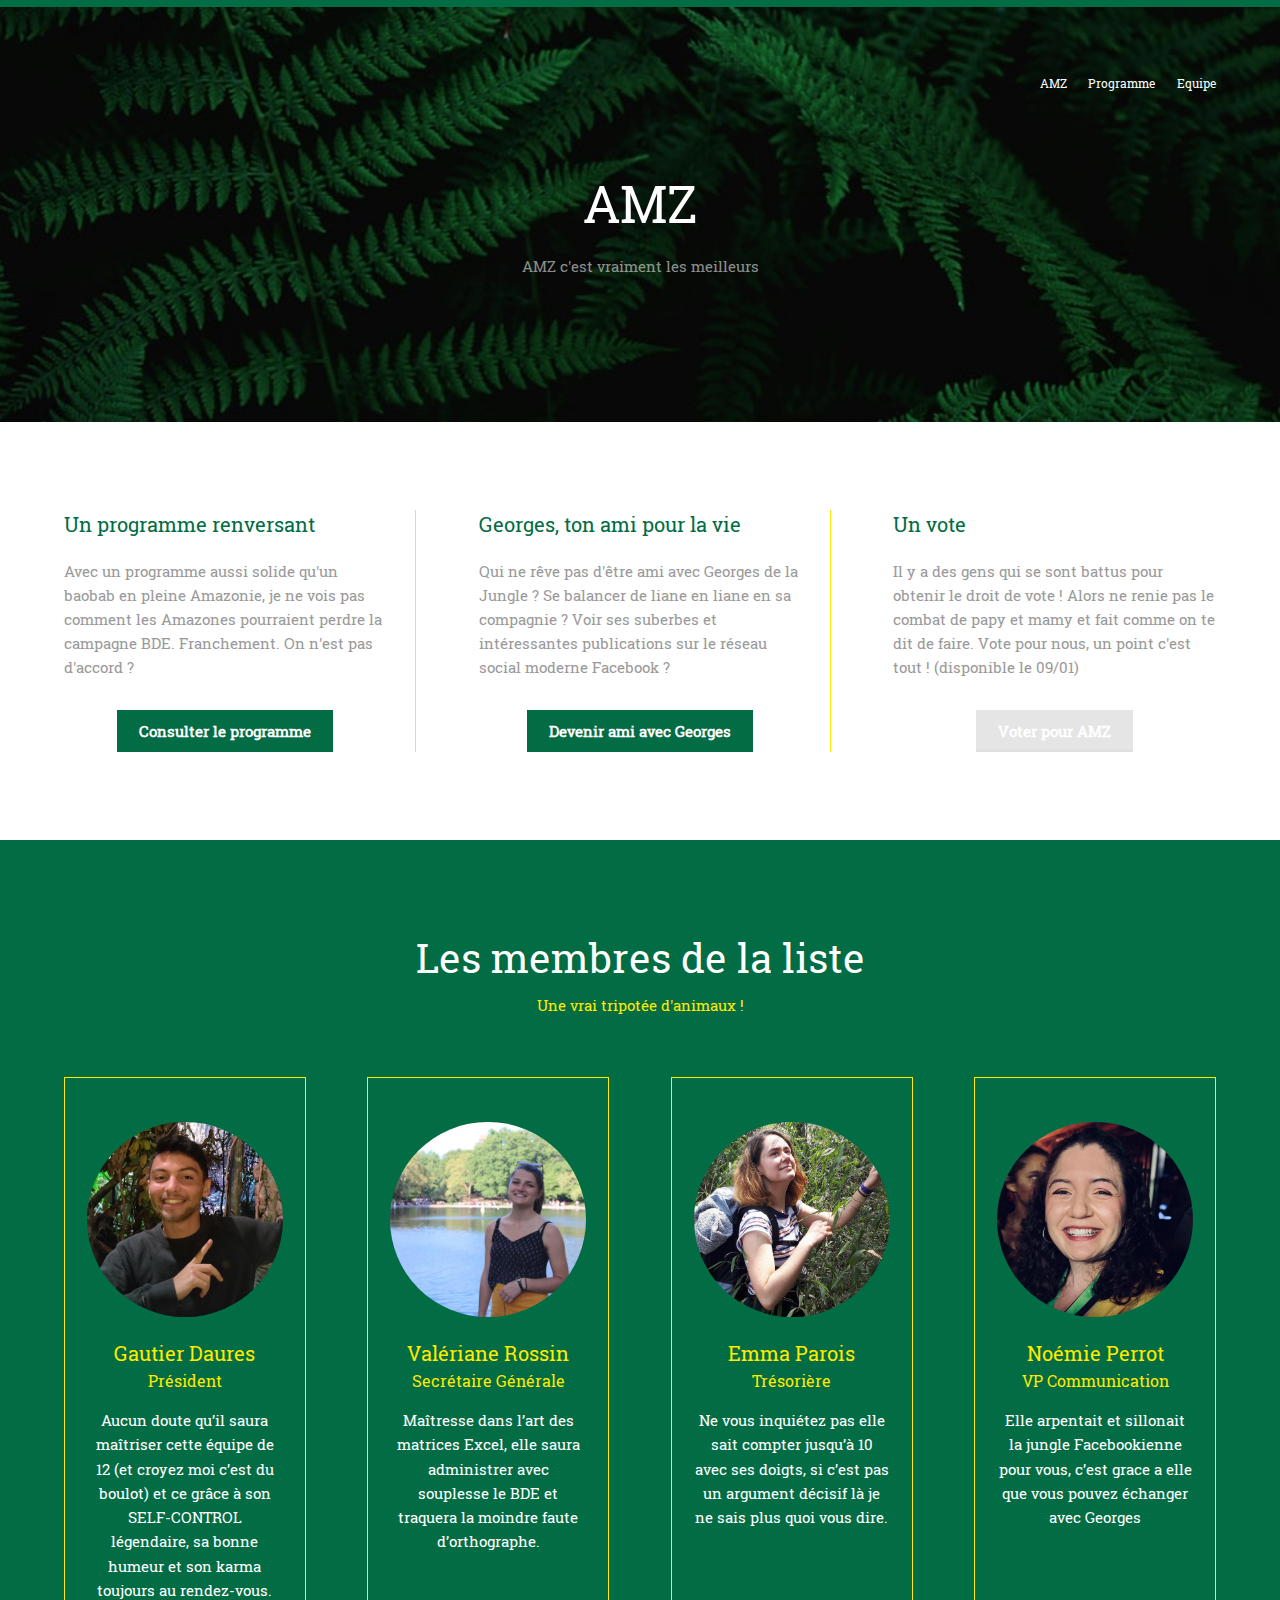
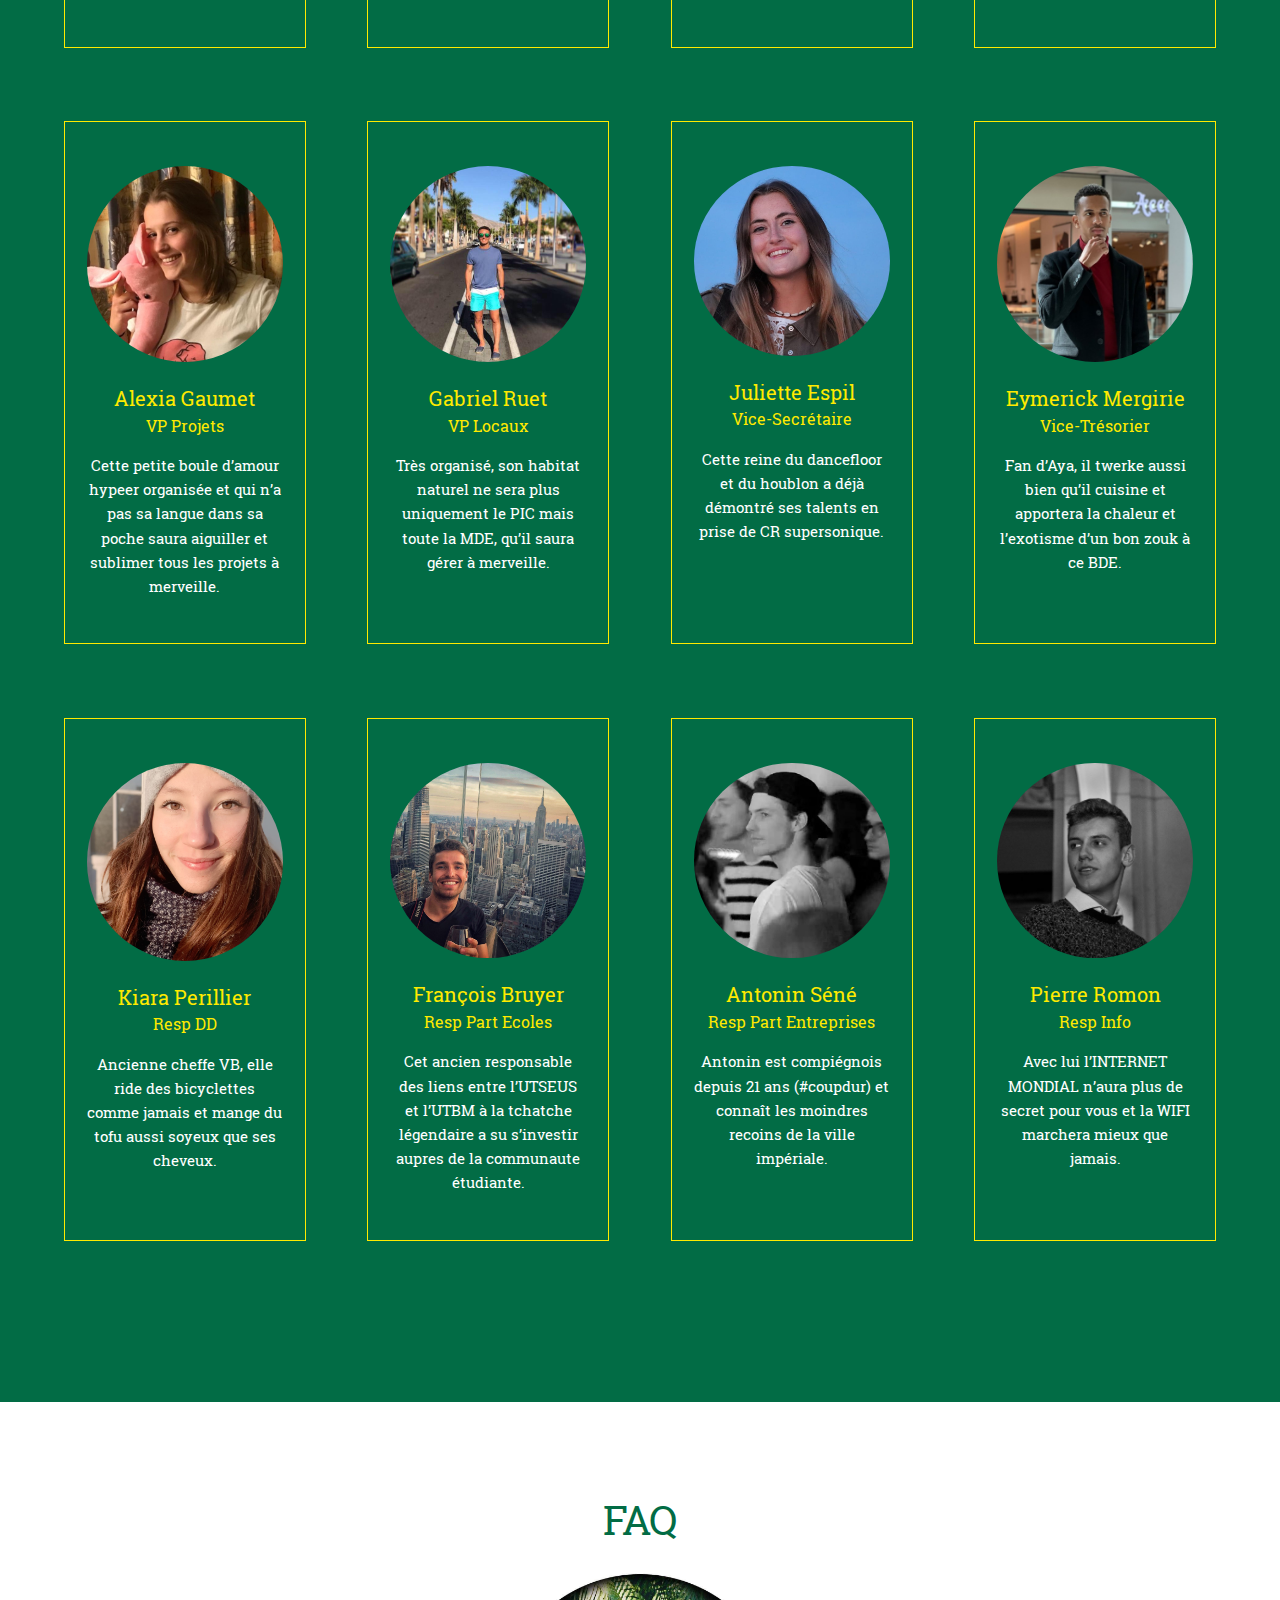
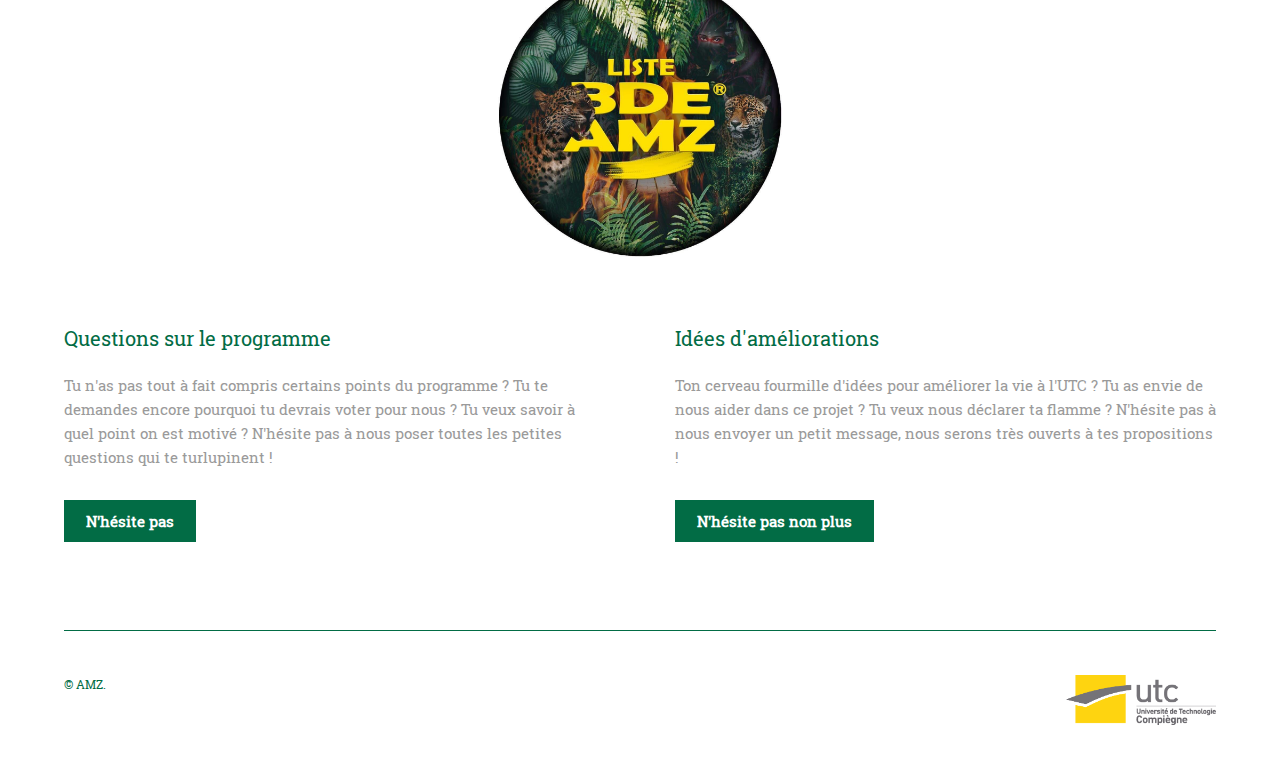
==== commit 7b24a694: "equipe section" ====
--- a/amz/index.html
+++ b/amz/index.html
@@ -15,6 +15,7 @@
 					<!-- <a href="http://www4.utc.fr/~nf28/vitrine.php" class="logo">NF28</a> -->
 					<a href="index.html">AMZ</a>
 					<a href="descriptif.html">Programme</a>
+					<a href="equipe.html">Equipe</a>
 				</div>
 			</header>
 
@@ -75,100 +76,124 @@
 					</header>
 					<div class="flex flex-4">
 						<div class="box person">
-							<div class="image round">
-								<img src="gautier.jpg" alt="Photo Cailloux" title="C'est mwaaaaa" />
-							</div>
-							<h3>Gautier Daures</h3>
-							<h4>Président</h4>
-							<p>Aucun doute qu’il saura maîtriser cette équipe de 12 (et croyez moi c’est du boulot) et ce grâce à son SELF-CONTROL légendaire, sa bonne humeur et son karma toujours au rendez-vous.</p>
-						</div>
-						<div class="box person">
-							<div class="image round">
-								<img src="valeriane.jpg" alt="Photo Tom" title="Jsuis amoureux de lui hihi" />
-							</div>
-							<h3>Valériane Rossin </h3>
-							<h4>Secrétaire Générale</h4>
-							<p>Maîtresse dans l’art des matrices Excel, elle saura administrer avec souplesse le BDE et traquera la moindre faute d’orthographe. </p>
-						</div>
-						<div class="box person">
-							<div class="image round">
-								<img src="emma.jpg" alt="Photo Antoine" title="Ooooh ! Pépite !" />
-							</div>
-							<h3>Emma Parois </h3>
-							<h4>Trésorière</h4>
-							<p>Ne vous inquiétez pas elle sait compter jusqu’à 10 avec ses doigts, si c’est pas un argument décisif là je ne sais plus quoi vous dire.</p>
-						</div>
-						<div class="box person">
-							<div class="image round">
-								<img src="noemie.jpg" alt="Photo Abdoul" title="Dégage de ma branche" />
-							</div>
-							<h3>Noémie Perrot </h3>
-							<h4>VP Communication</h4>
-							<p>Elle arpentait et sillonait la jungle Facebookienne pour vous, c’est grace a elle que vous pouvez échanger avec Georges</p>
-						</div>
-						<div class="box person">
-							<div class="image round">
-								<img src="alexia.jpeg" alt="Photo Abdoul" title="Dégage de ma branche" />
-							</div>
-							<h3>Alexia Gaumet </h3>
-							<h4>VP Projets</h4>
-							<p>Cette petite boule d’amour hypeer organisée et  qui n’a pas sa langue dans sa poche saura aiguiller et sublimer tous les projets à merveille.</p>
-						</div>
-						<div class="box person">
-							<div class="image round">
-								<img src="gabriel.jpg" alt="Photo Abdoul" title="Dégage de ma branche" />
-							</div>
-							<h3>Gabriel Ruet </h3>
-							<h4>VP Locaux</h4>
-							<p>Très organisé, son habitat naturel ne sera plus uniquement le PIC mais toute la MDE, qu’il saura gérer à merveille.</p>
-						</div>
-						<div class="box person">
-							<div class="image round">
-								<img src="juliette.jpg" alt="Photo Abdoul" title="Dégage de ma branche" />
-							</div>
-							<h3>Juliette Espil </h3>
-							<h4>Vice-Secrétaire</h4>
-							<p>Cette reine du dancefloor et du houblon a déjà démontré ses talents en prise de CR supersonique.</p>
-						</div>
-						<div class="box person">
-							<div class="image round">
-								<img src="eymerick.jpg" alt="Photo Abdoul" title="Dégage de ma branche" />
-							</div>
-							<h3>Eymerick Mergirie </h3>
-							<h4> Vice-Trésorier</h4>
-							<p>Fan d’Aya, il twerke aussi bien qu’il cuisine et apportera la chaleur et l’exotisme d’un bon zouk à ce BDE.</p>
-						</div>
-						<div class="box person">
-							<div class="image round">
-								<img src="kiara.jpg" alt="Photo Abdoul" title="Dégage de ma branche" />
-							</div>
-							<h3>Kiara Perillier </h3>
-							<h4> Resp DD</h4>
-							<p>Ancienne cheffe VB, elle ride des bicyclettes comme jamais et mange du tofu aussi soyeux que ses cheveux.</p>
-						</div>
-						<div class="box person">
-							<div class="image round">
-								<img src="francois.jpg" alt="Photo Abdoul" title="Dégage de ma branche" />
-							</div>
-							<h3>François Bruyer </h3>
-							<h4> Resp Part Ecoles</h4>
-							<p>Cet ancien responsable des liens entre l’UTSEUS et l’UTBM à la tchatche légendaire a su s’investir aupres de la communaute étudiante.</p>
-						</div>
-						<div class="box person">
-							<div class="image round">
-								<img src="antonin.jpg" alt="Photo Abdoul" title="Dégage de ma branche" />
-							</div>
-							<h3>Antonin Séné </h3>
-							<h4>Resp Part Entreprises</h4>
-							<p>Antonin est compiégnois depuis 21 ans (#coupdur) et connaît les moindres recoins de la ville impériale.</p>
-						</div>
-						<div class="box person">
-							<div class="image round">
-								<img src="pierre.jpg" alt="Photo Abdoul" title="Dégage de ma branche" />
-							</div>
-							<h3>Pierre Romon </h3>
-							<h4>Resp Info</h4>
-							<p>Avec lui l’INTERNET MONDIAL n’aura plus de secret pour vous et la WIFI marchera mieux que jamais.</p>
+							<a href="gautier.html">
+								<div class="image round">
+									<img src="gautier.jpg" alt="Photo Gautier" title="Mowglie" />
+								</div>
+								<h3>Gautier Daures</h3>
+								<h4>Président</h4>
+								<p>Aucun doute qu’il saura maîtriser cette équipe de 12 (et croyez moi c’est du boulot) et ce grâce à son SELF-CONTROL légendaire, sa bonne humeur et son karma toujours au rendez-vous.</p>
+							</a>
+						</div>
+						<div class="box person">
+							<a href="valeriane.html">
+								<div class="image round">
+									<img src="valeriane.jpg" alt="Photo Valeriane" title="Balou" />
+								</div>
+								<h3>Valériane Rossin </h3>
+								<h4>Secrétaire Générale</h4>
+								<p>Maîtresse dans l’art des matrices Excel, elle saura administrer avec souplesse le BDE et traquera la moindre faute d’orthographe. </p>
+							</a>
+						</div>
+						<div class="box person">
+							<a href="emma.html">
+								<div class="image round">
+									<img src="emma.jpg" alt="Photo Emma" title="Bagheera"/>
+								</div>
+								<h3>Emma Parois </h3>
+								<h4>Trésorière</h4>
+								<p>Ne vous inquiétez pas elle sait compter jusqu’à 10 avec ses doigts, si c’est pas un argument décisif là je ne sais plus quoi vous dire.</p>
+							</a>
+						</div>
+						<div class="box person">
+							<a href="noemie.html">
+								<div class="image round">
+									<img src="noemie.jpg" alt="Photo Noémie" title="Winifred" />
+								</div>
+								<h3>Noémie Perrot </h3>
+								<h4>VP Communication</h4>
+								<p>Elle arpentait et sillonait la jungle Facebookienne pour vous, c’est grace a elle que vous pouvez échanger avec Georges</p>
+							</a>
+						</div>
+						<div class="box person">
+							<a href="alexia.html">
+								<div class="image round">
+									<img src="alexia.jpeg" alt="Photo Alexia" title="Junior" />
+								</div>
+								<h3>Alexia Gaumet </h3>
+								<h4>VP Projets</h4>
+								<p>Cette petite boule d’amour hypeer organisée et  qui n’a pas sa langue dans sa poche saura aiguiller et sublimer tous les projets à merveille.</p>
+							</a>
+						</div>
+						<div class="box person">
+							<a href="gabriel.html">
+								<div class="image round">
+									<img src="gabriel.jpg" alt="Photo Gabriel" title="Flunky" />
+								</div>
+								<h3>Gabriel Ruet </h3>
+								<h4>VP Locaux</h4>
+								<p>Très organisé, son habitat naturel ne sera plus uniquement le PIC mais toute la MDE, qu’il saura gérer à merveille.</p>
+							</a>
+						</div>
+						<div class="box person">
+							<a href="juliette.html">
+								<div class="image round">
+									<img src="juliette.jpg" alt="Photo Juliette" title="Akela" />
+								</div>
+								<h3>Juliette Espil </h3>
+								<h4>Vice-Secrétaire</h4>
+								<p>Cette reine du dancefloor et du houblon a déjà démontré ses talents en prise de CR supersonique.</p>
+							</a>
+						</div>
+						<div class="box person">
+							<a href="eymerick.html">
+								<div class="image round">
+									<img src="eymerick.jpg" alt="Photo Eymerick" title="Sheer-Kahn" />
+								</div>
+								<h3>Eymerick Mergirie </h3>
+								<h4> Vice-Trésorier</h4>
+								<p>Fan d’Aya, il twerke aussi bien qu’il cuisine et apportera la chaleur et l’exotisme d’un bon zouk à ce BDE.</p>
+							</a>
+						</div>
+						<div class="box person">
+							<a href="kiara.html">
+								<div class="image round">
+									<img src="kiara.jpg" alt="Photo Kiara" title="Rama" />
+								</div>
+								<h3>Kiara Perillier </h3>
+								<h4> Resp DD</h4>
+								<p>Ancienne cheffe VB, elle ride des bicyclettes comme jamais et mange du tofu aussi soyeux que ses cheveux.</p>
+							</a>
+						</div>
+						<div class="box person">
+							<a href="francois.html">
+								<div class="image round">
+									<img src="francois.jpg" alt="Photo François" title="Kaa" />
+								</div>
+								<h3>François Bruyer </h3>
+								<h4> Resp Part Ecoles</h4>
+								<p>Cet ancien responsable des liens entre l’UTSEUS et l’UTBM à la tchatche légendaire a su s’investir aupres de la communaute étudiante.</p>
+							</a>
+						</div>
+						<div class="box person">
+							<a href="antonin.html">
+								<div class="image round">
+									<img src="antonin.jpg" alt="Photo Antonin" title="Roi Louie" />
+								</div>
+								<h3>Antonin Séné </h3>
+								<h4>Resp Part Entreprises</h4>
+								<p>Antonin est compiégnois depuis 21 ans (#coupdur) et connaît les moindres recoins de la ville impériale.</p>
+							</a>
+						</div>
+						<div class="box person">
+							<a href="pierre.html">
+								<div class="image round">
+									<img src="pierre.jpg" alt="Photo Pierre" title="Ziggy" />
+								</div>
+								<h3>Pierre Romon </h3>
+								<h4>Resp Info</h4>
+								<p>Avec lui l’INTERNET MONDIAL n’aura plus de secret pour vous et la WIFI marchera mieux que jamais.</p>
+							</a>
 						</div>
 					</div>
 				</div>
--- a/amz/style.css
+++ b/amz/style.css
@@ -1830,6 +1830,10 @@
 
 			section.wrapper.style1 h4, article.wrapper.style1 h4 {
 				color: #ffea00;
+			}
+			
+			section.wrapper.style1 p, article.wrapper.style1 p {
+				color: #fff;
 			}
 
 		@media screen and (max-width: 980px) {
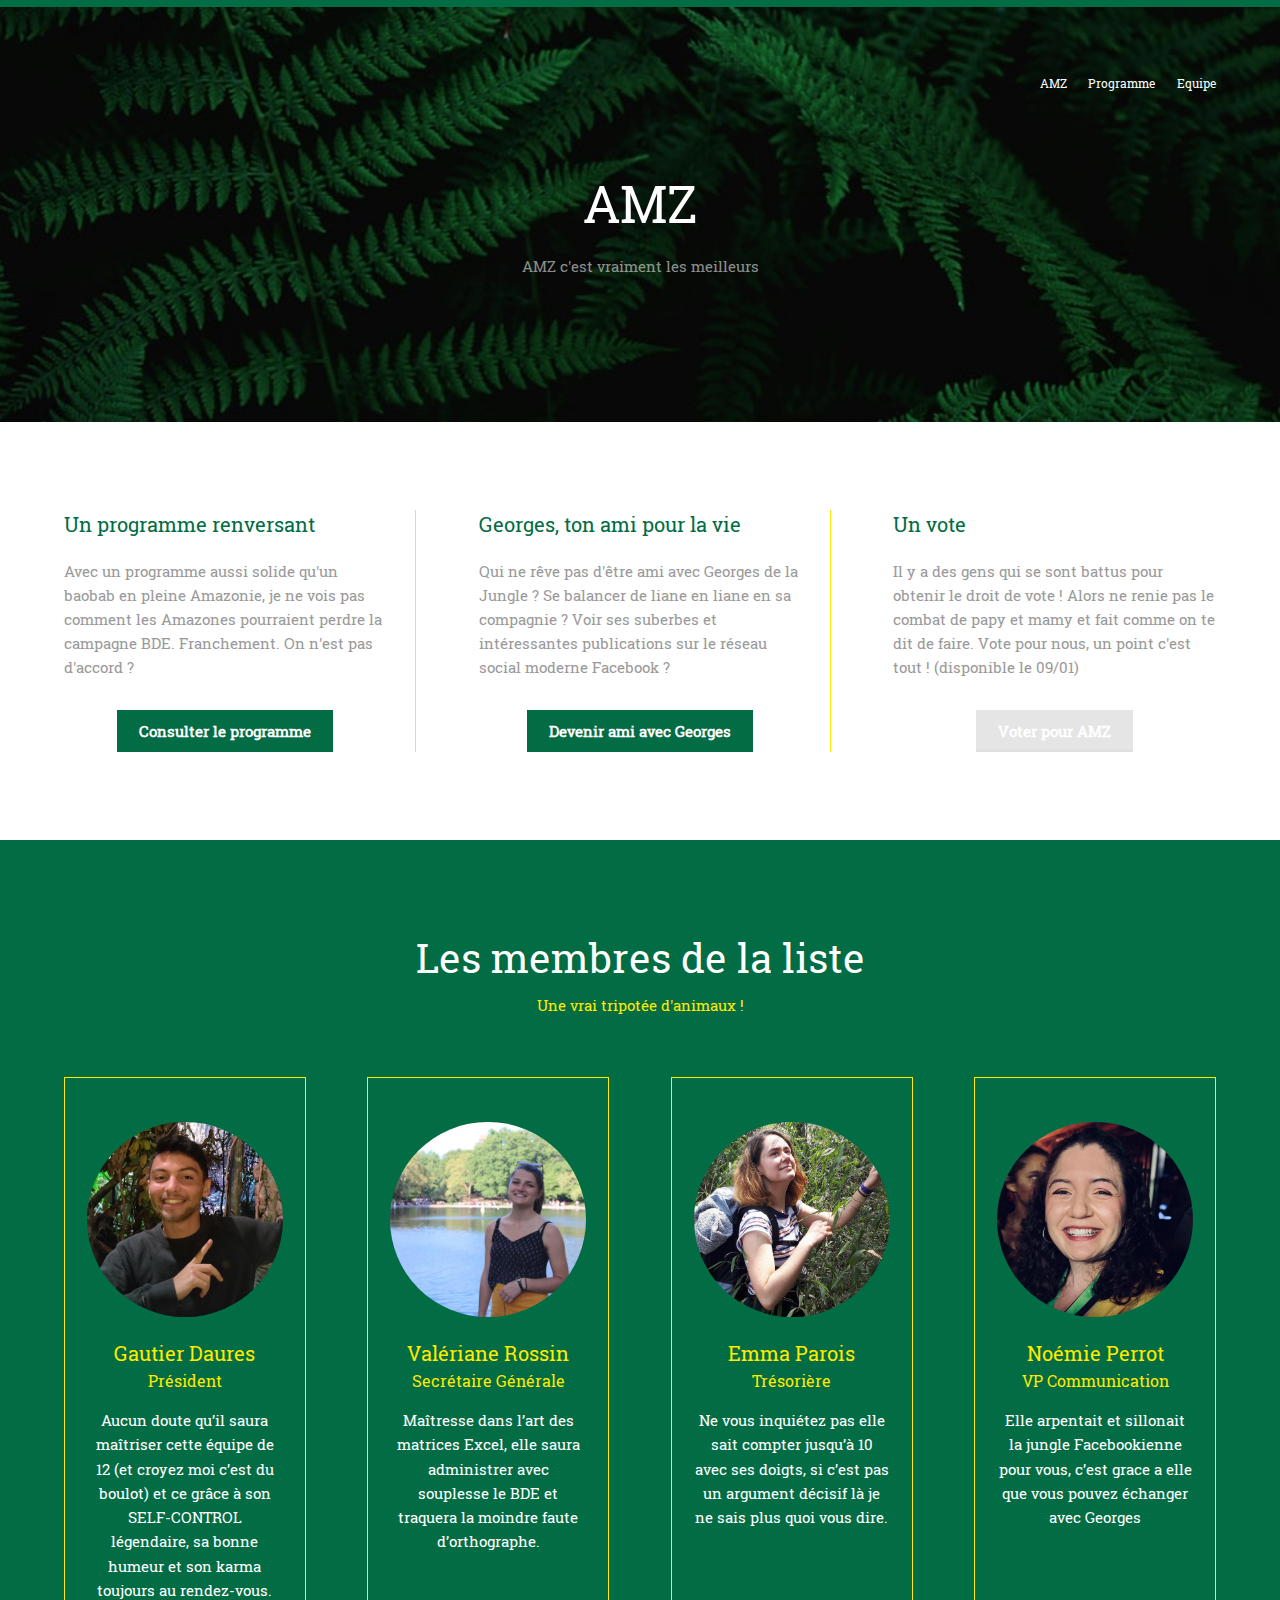
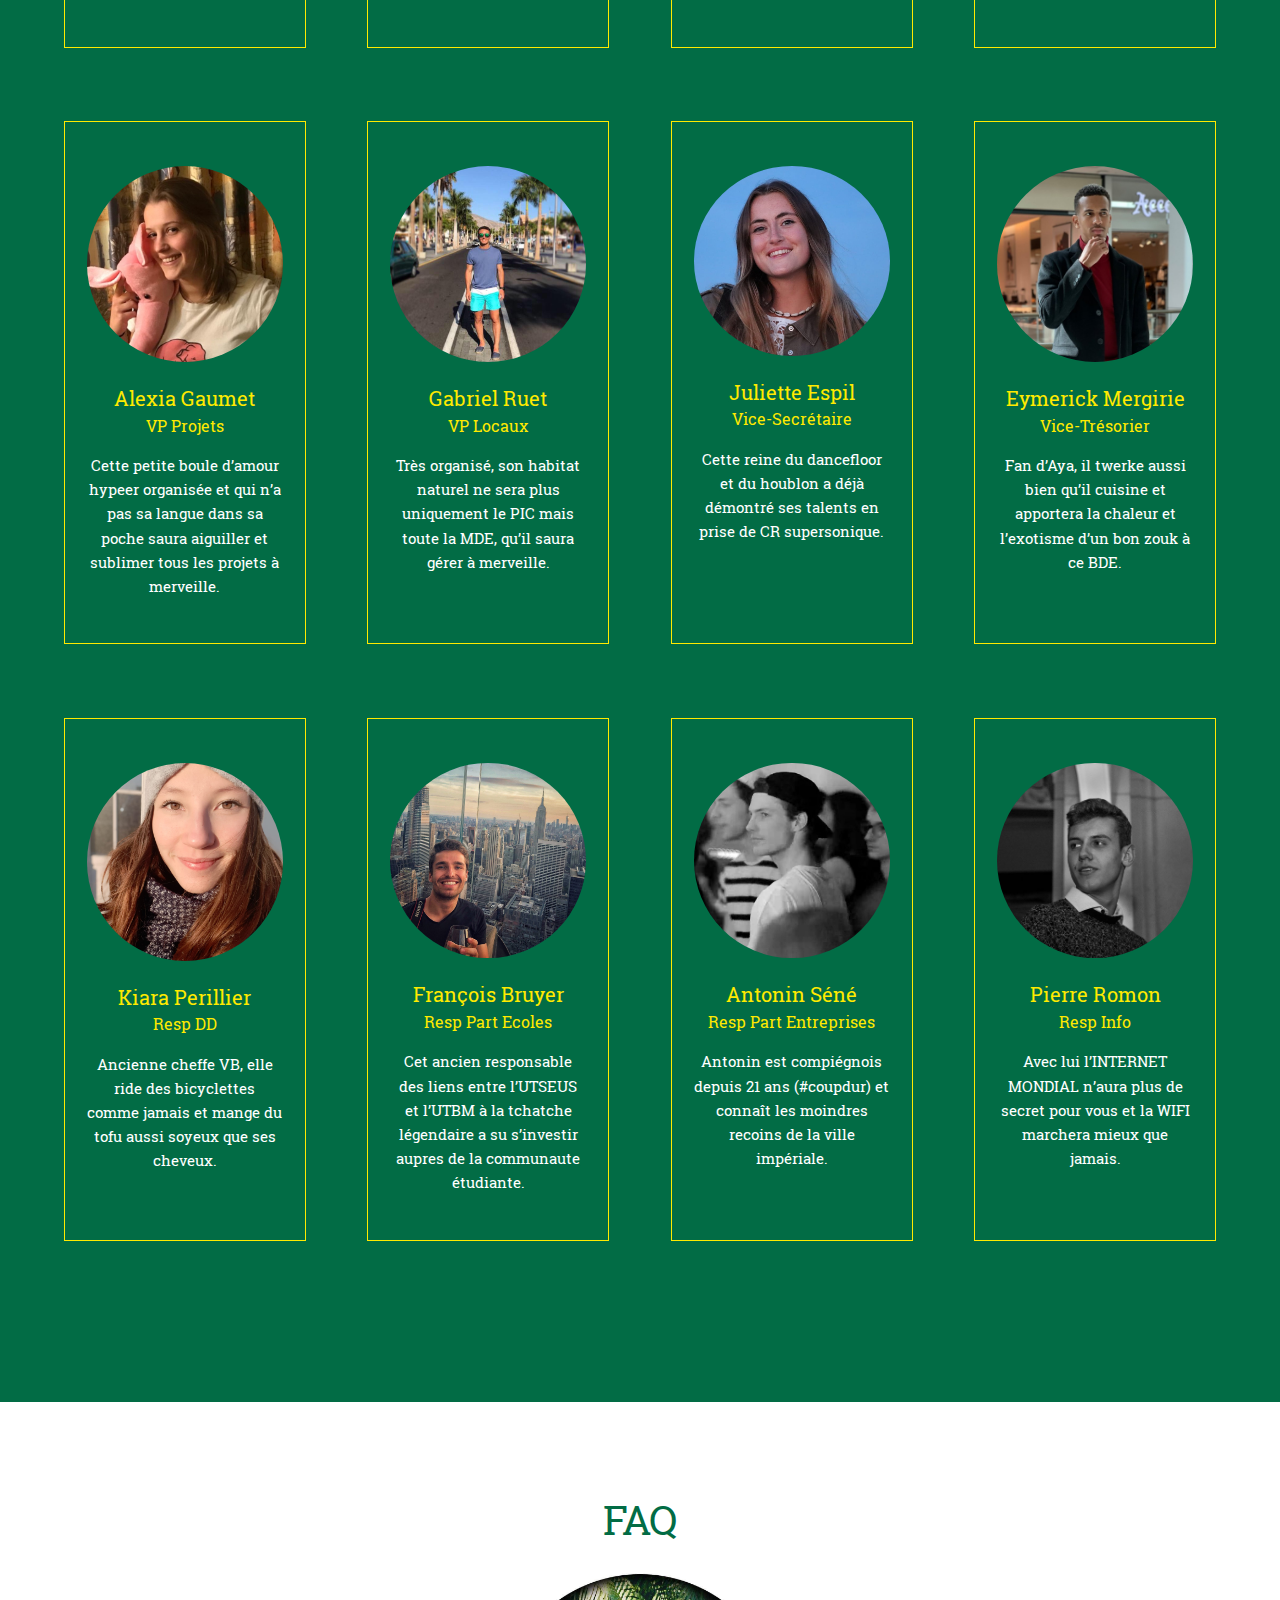
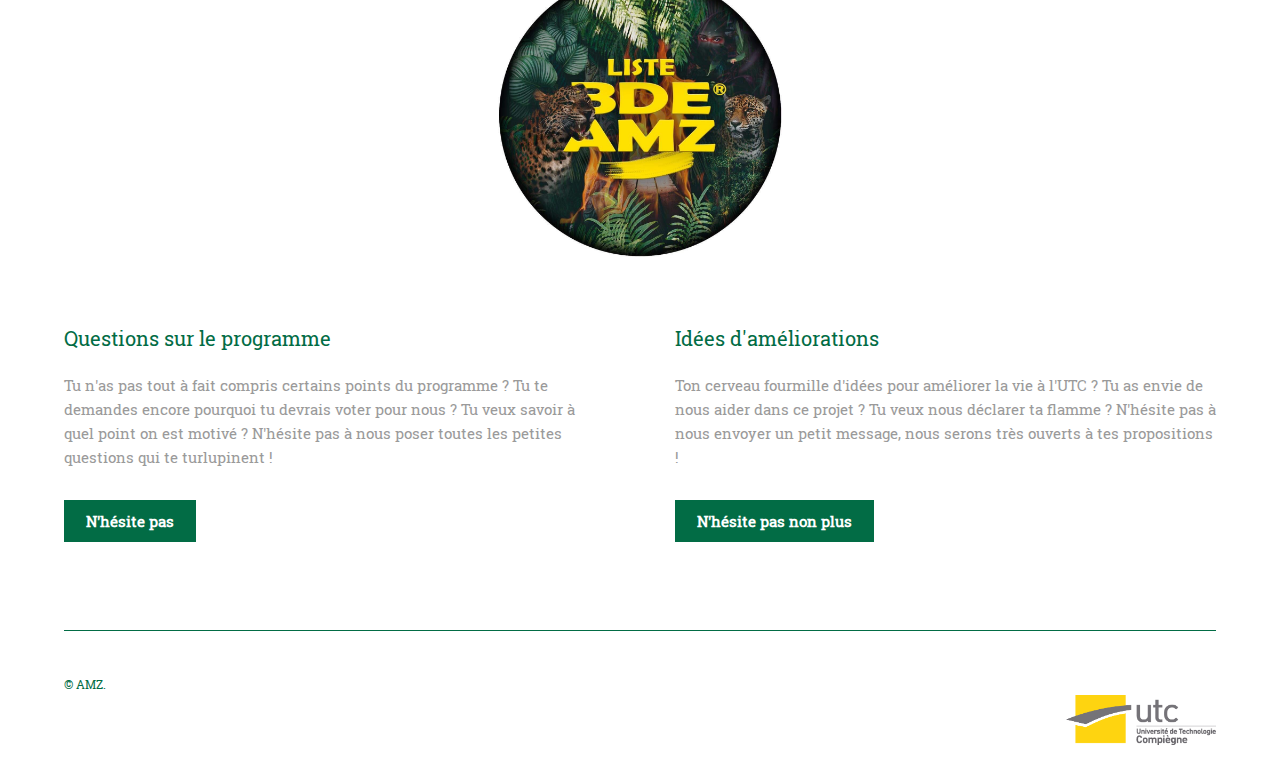
==== commit fb6b1f7b: "programme" ====
--- a/amz/index.html
+++ b/amz/index.html
@@ -118,7 +118,7 @@
 						<div class="box person">
 							<a href="alexia.html">
 								<div class="image round">
-									<img src="alexia.jpeg" alt="Photo Alexia" title="Junior" />
+									<img src="alexia.jpg" alt="Photo Alexia" title="Junior" />
 								</div>
 								<h3>Alexia Gaumet </h3>
 								<h4>VP Projets</h4>
--- a/amz/style.css
+++ b/amz/style.css
@@ -36,6 +36,10 @@
 
 	ol, ul {
 		list-style: none;
+	}
+
+	li {
+		margin-top: 20px;
 	}
 
 	blockquote, q {
@@ -1831,7 +1835,7 @@
 			section.wrapper.style1 h4, article.wrapper.style1 h4 {
 				color: #ffea00;
 			}
-			
+
 			section.wrapper.style1 p, article.wrapper.style1 p {
 				color: #fff;
 			}
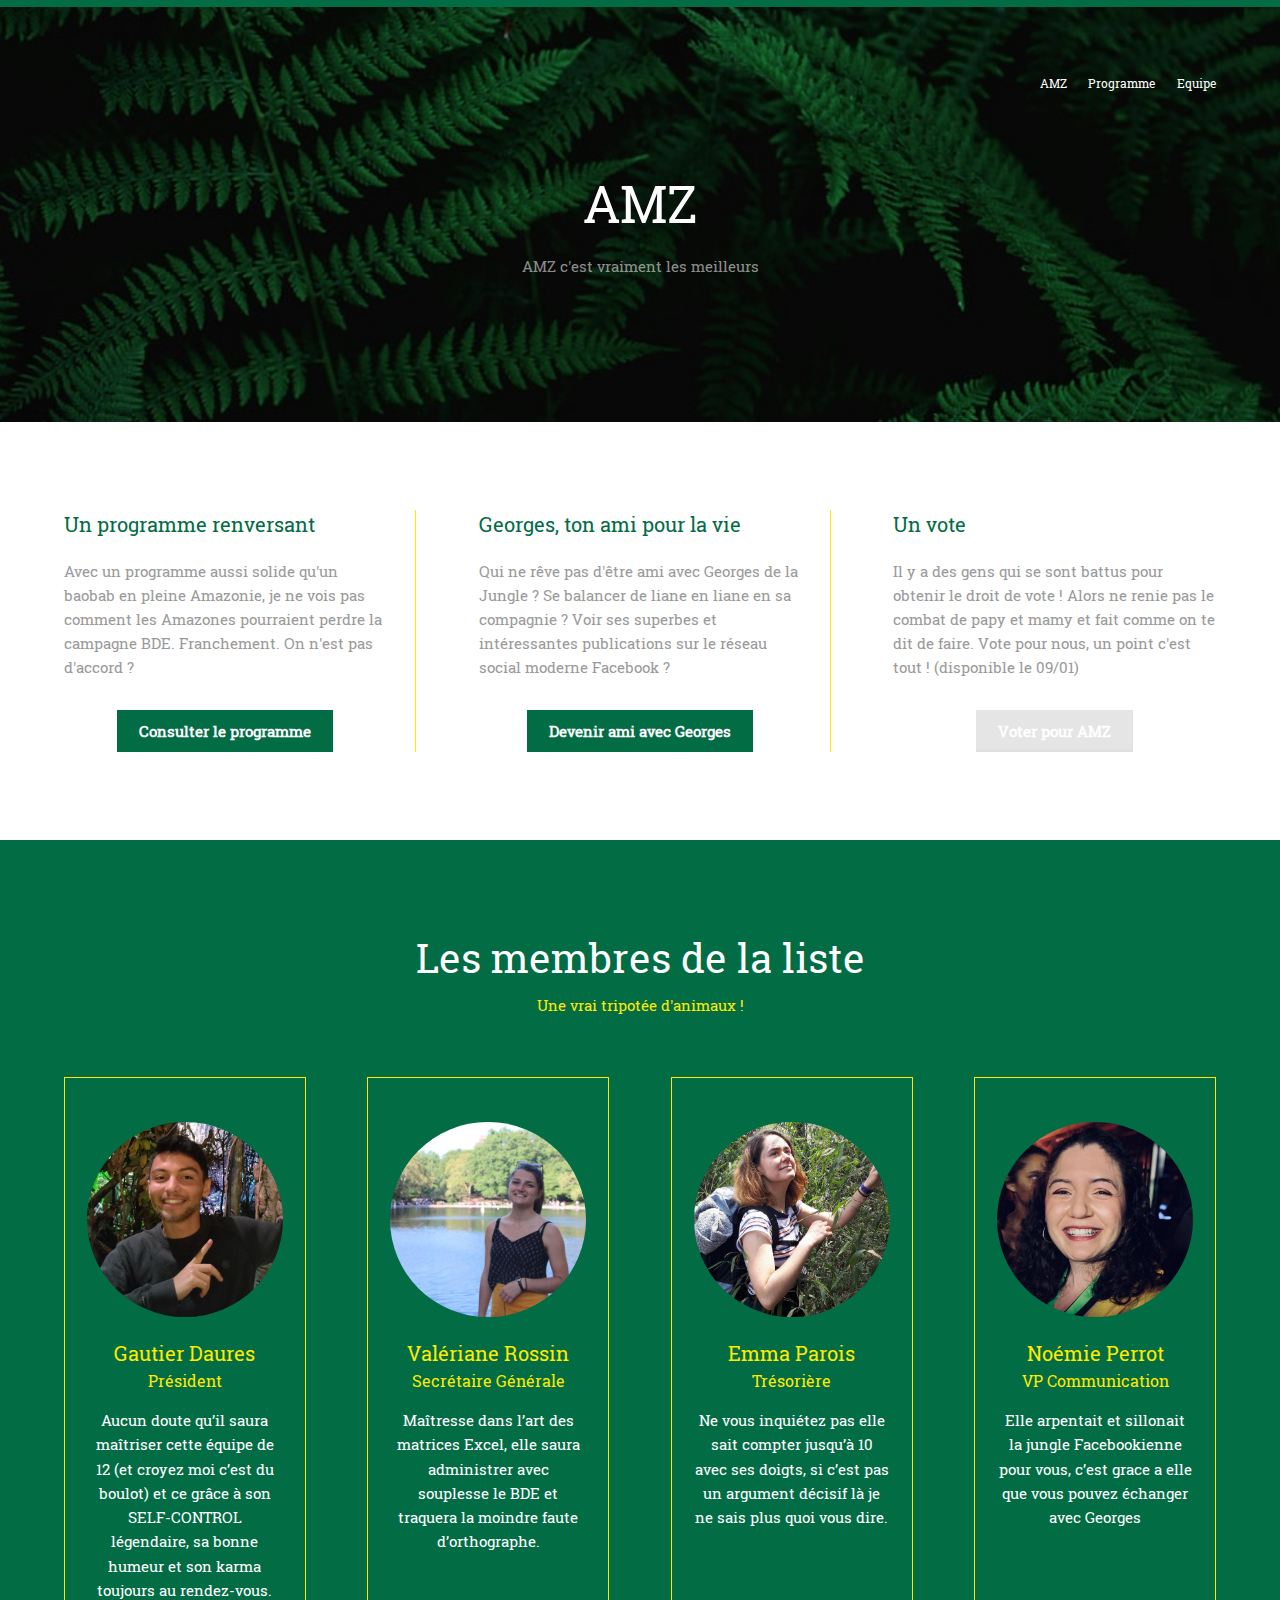
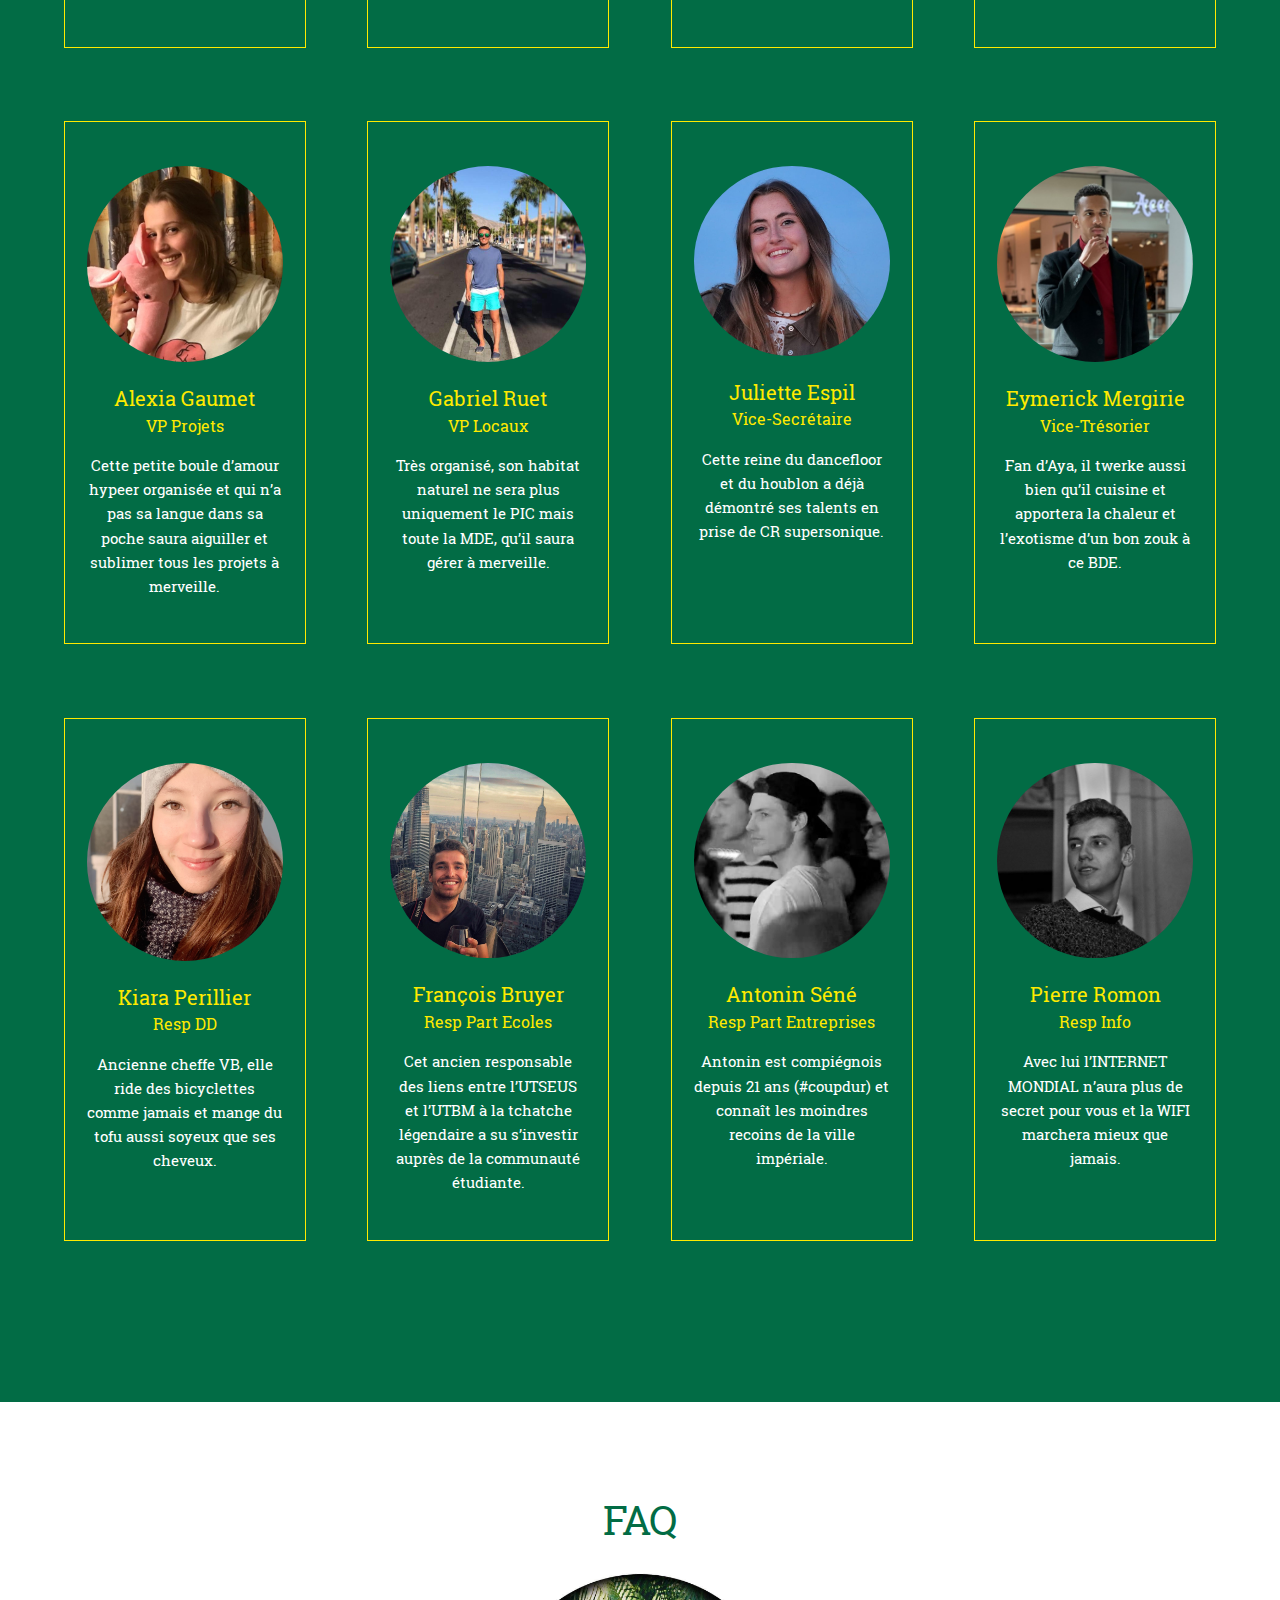
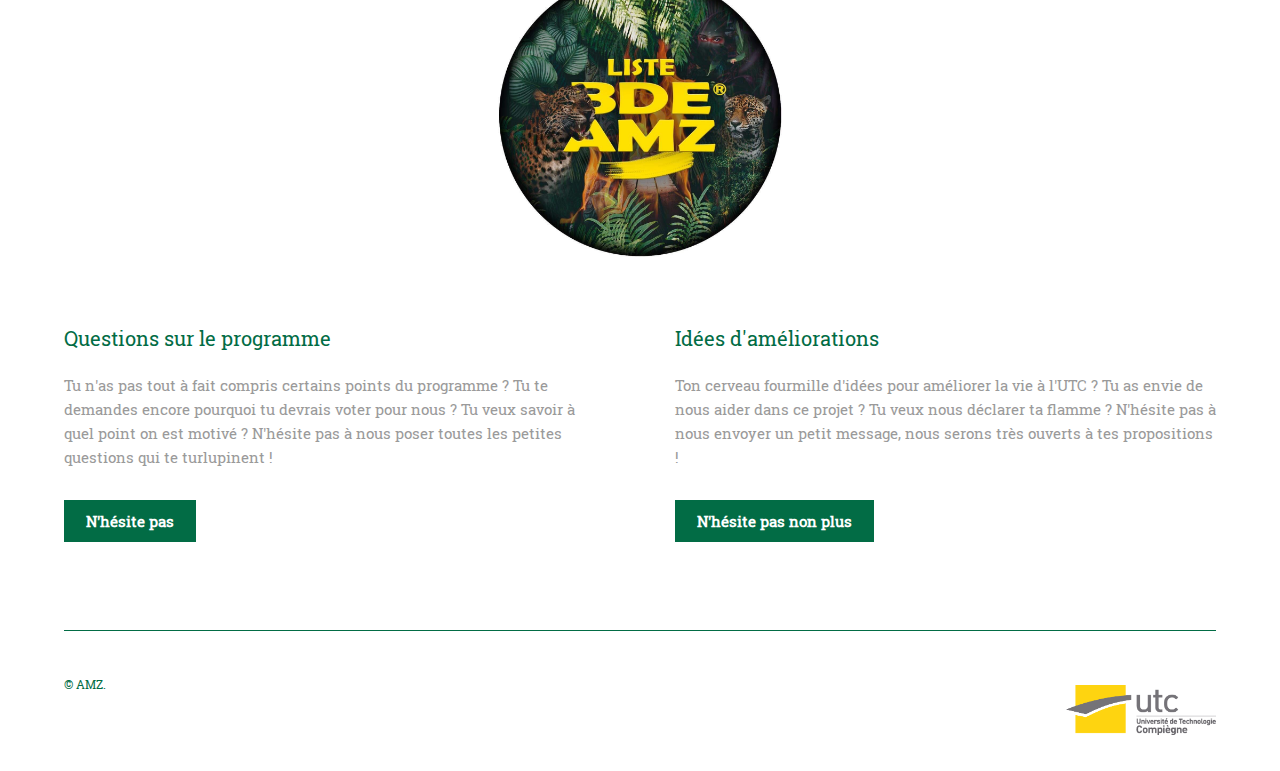
==== commit 64178ca7: "ortho fix" ====
--- a/amz/index.html
+++ b/amz/index.html
@@ -45,7 +45,7 @@
 							<header>
 								<h3>Georges, ton ami pour la vie</h3>
 							</header>
-							<p>Qui ne rêve pas d'être ami avec Georges de la Jungle ? Se balancer de liane en liane en sa compagnie ? Voir ses suberbes et intéressantes publications sur le réseau social moderne Facebook ?</p>
+							<p>Qui ne rêve pas d'être ami avec Georges de la Jungle ? Se balancer de liane en liane en sa compagnie ? Voir ses superbes et intéressantes publications sur le réseau social moderne Facebook ?</p>
 							<footer>
 								<center>
 									<a href="https://www.facebook.com/georges.delajungleamz.5" id="mixeur" class="button special" onclick="mixer()">Devenir ami avec Georges</a>
@@ -172,7 +172,7 @@
 								</div>
 								<h3>François Bruyer </h3>
 								<h4> Resp Part Ecoles</h4>
-								<p>Cet ancien responsable des liens entre l’UTSEUS et l’UTBM à la tchatche légendaire a su s’investir aupres de la communaute étudiante.</p>
+								<p>Cet ancien responsable des liens entre l’UTSEUS et l’UTBM à la tchatche légendaire a su s’investir auprès de la communauté étudiante.</p>
 							</a>
 						</div>
 						<div class="box person">
--- a/amz/style.css
+++ b/amz/style.css
@@ -39,7 +39,7 @@
 	}
 
 	li {
-		margin-top: 20px;
+		margin-top: 10px;
 	}
 
 	blockquote, q {
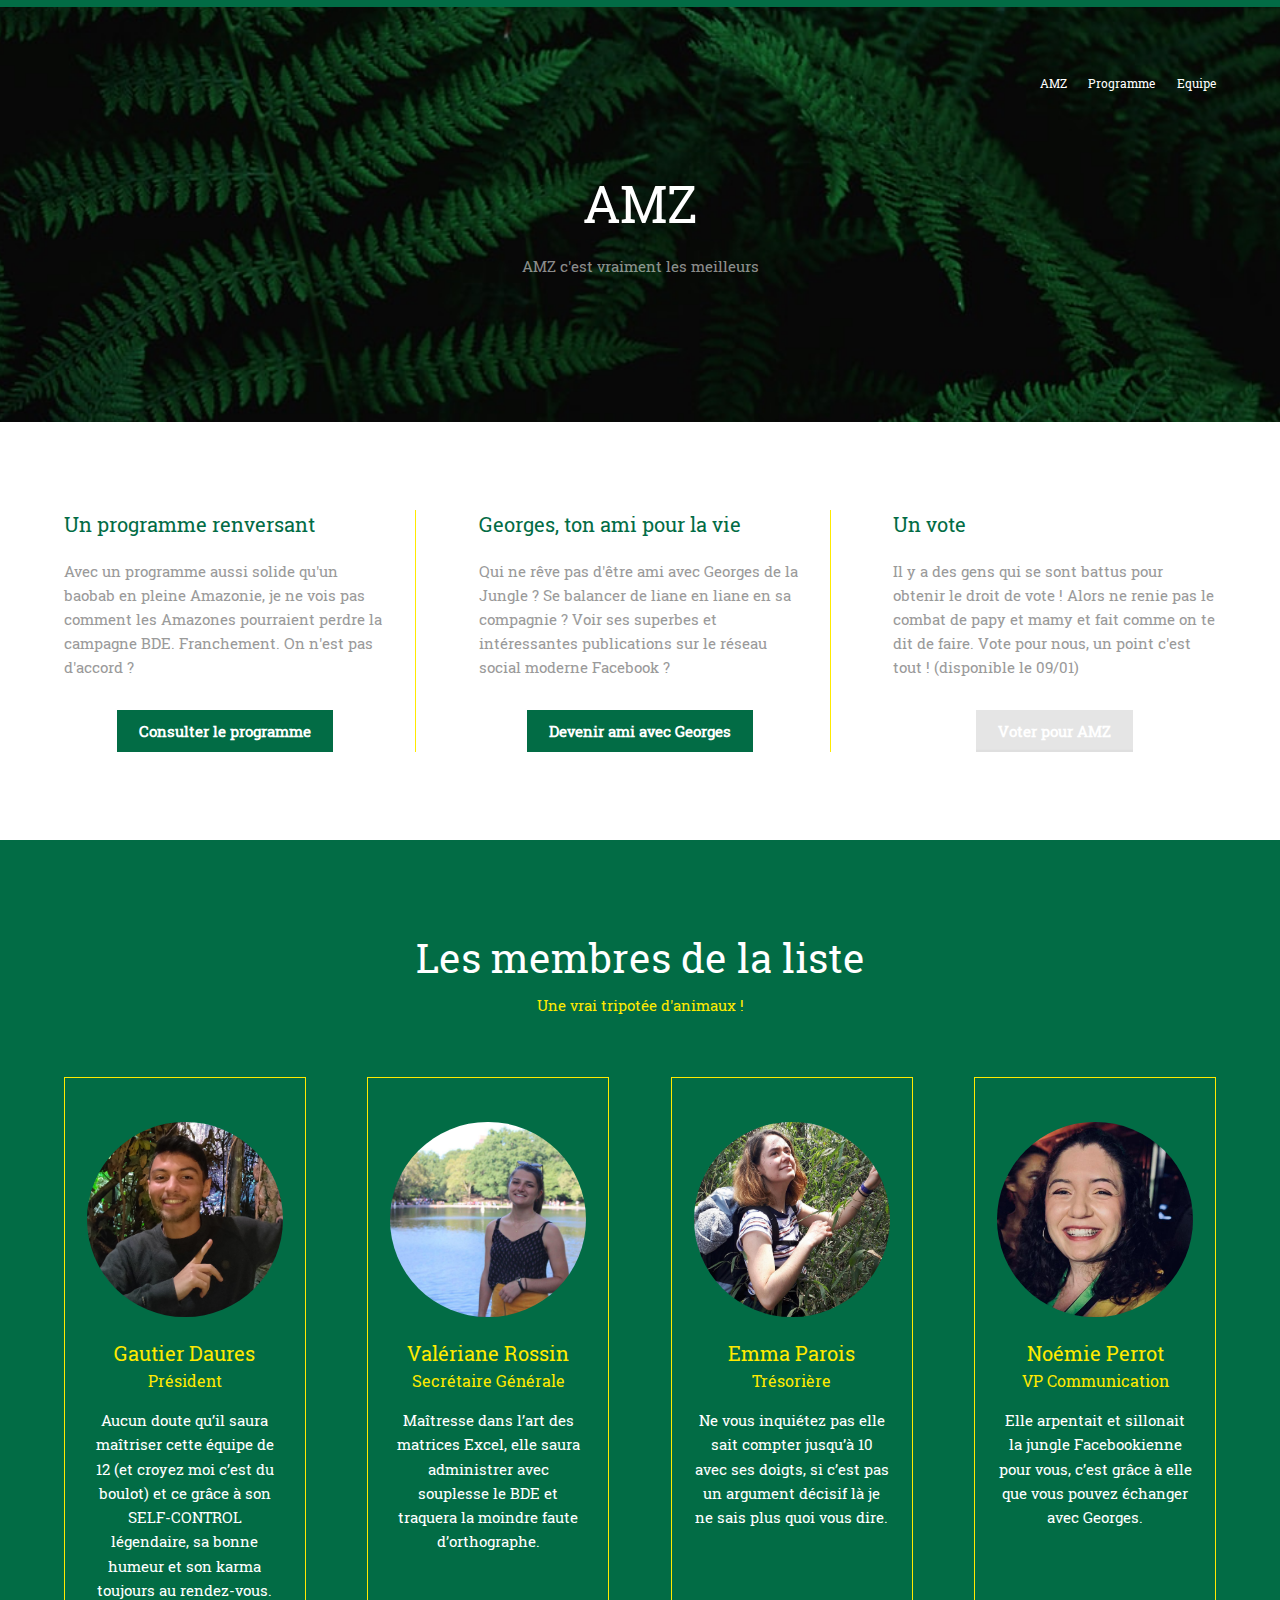
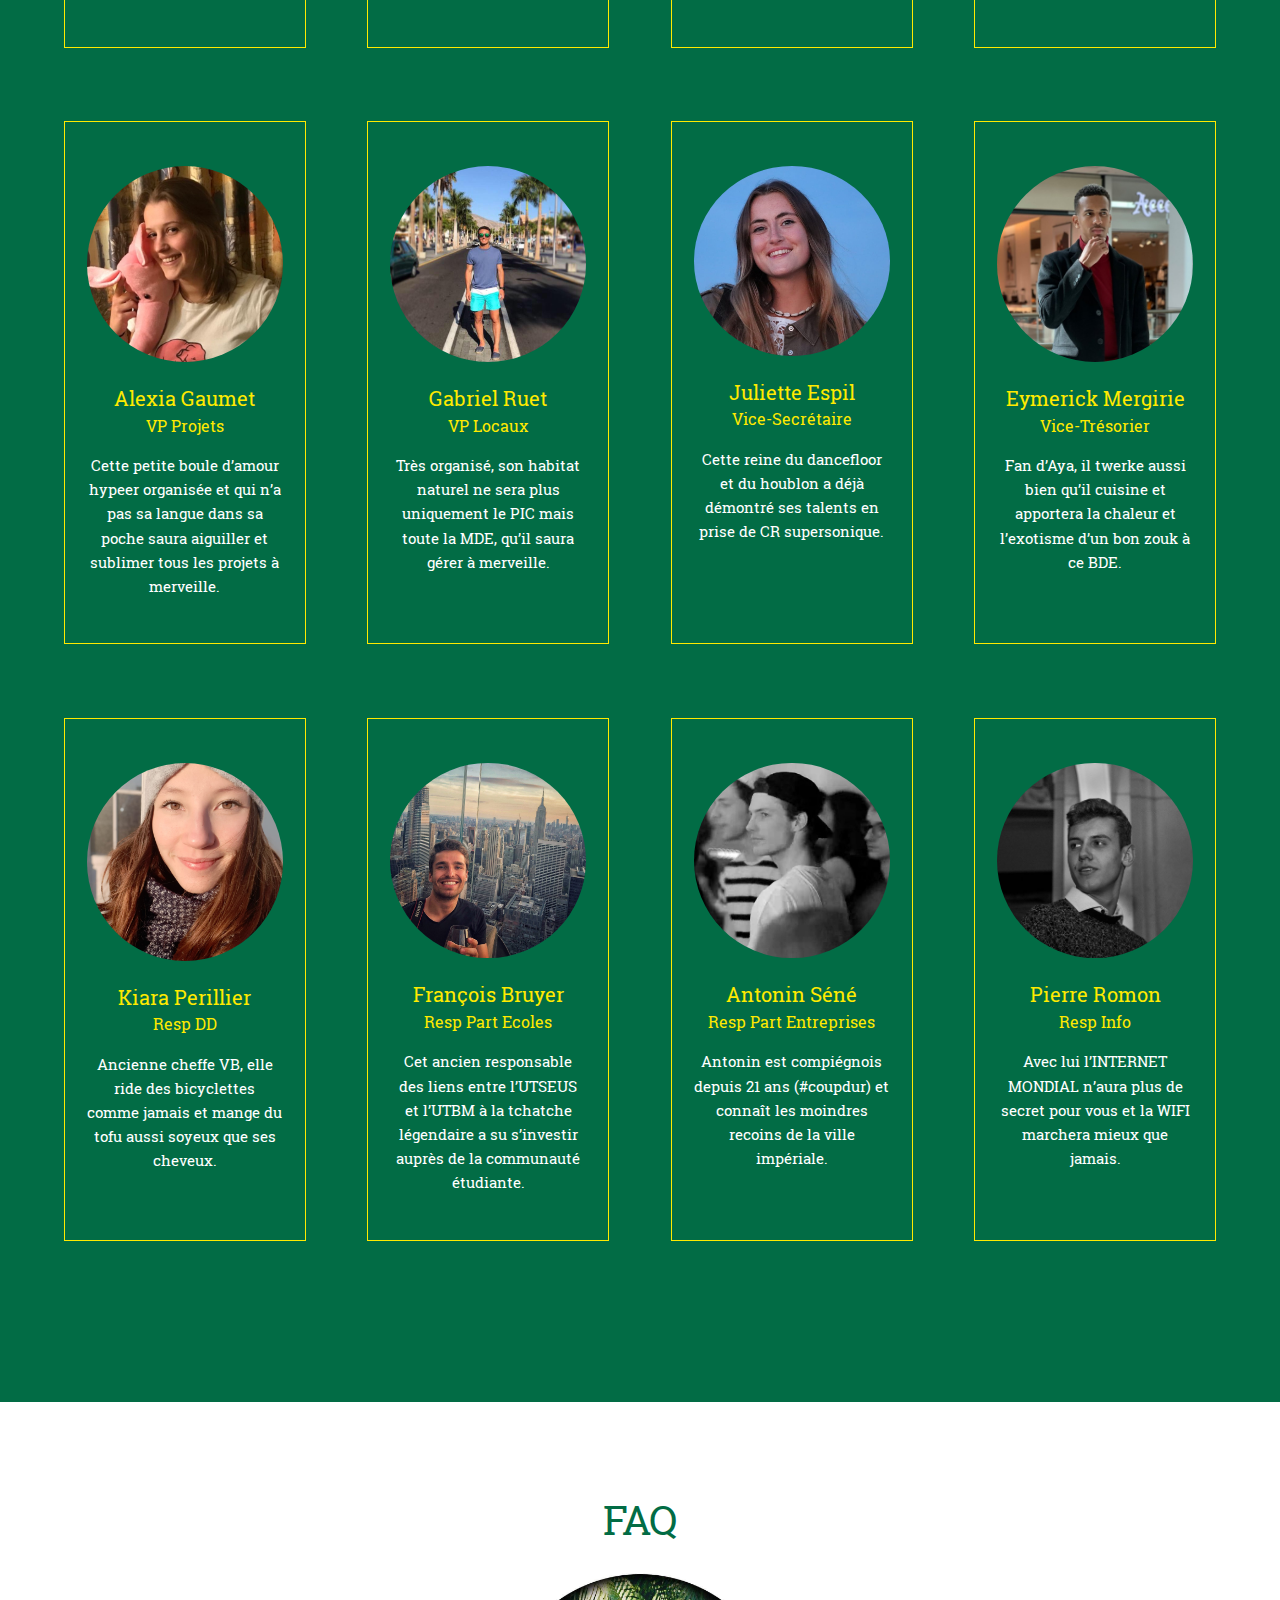
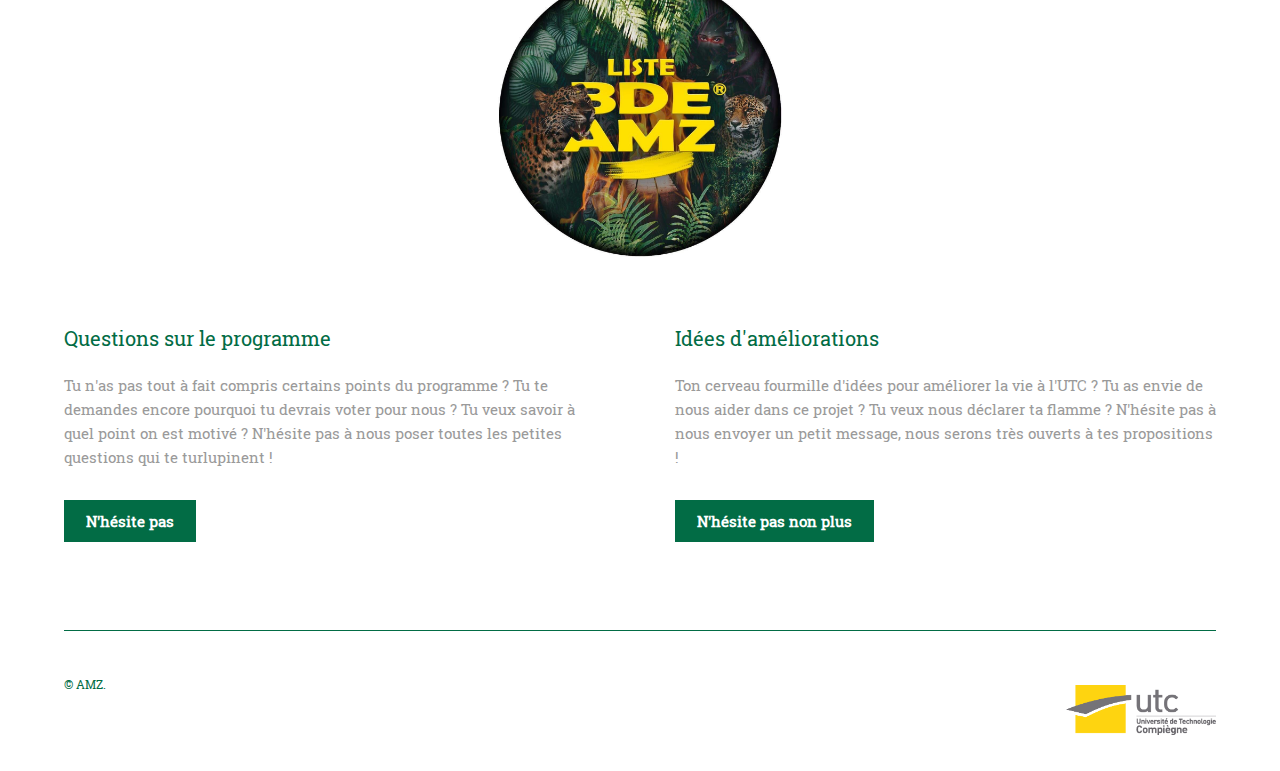
==== commit 481923ca: "Top à la vachette" ====
--- a/amz/index.html
+++ b/amz/index.html
@@ -112,7 +112,7 @@
 								</div>
 								<h3>Noémie Perrot </h3>
 								<h4>VP Communication</h4>
-								<p>Elle arpentait et sillonait la jungle Facebookienne pour vous, c’est grace a elle que vous pouvez échanger avec Georges</p>
+								<p>Elle arpentait et sillonait la jungle Facebookienne pour vous, c’est grâce à elle que vous pouvez échanger avec Georges.</p>
 							</a>
 						</div>
 						<div class="box person">
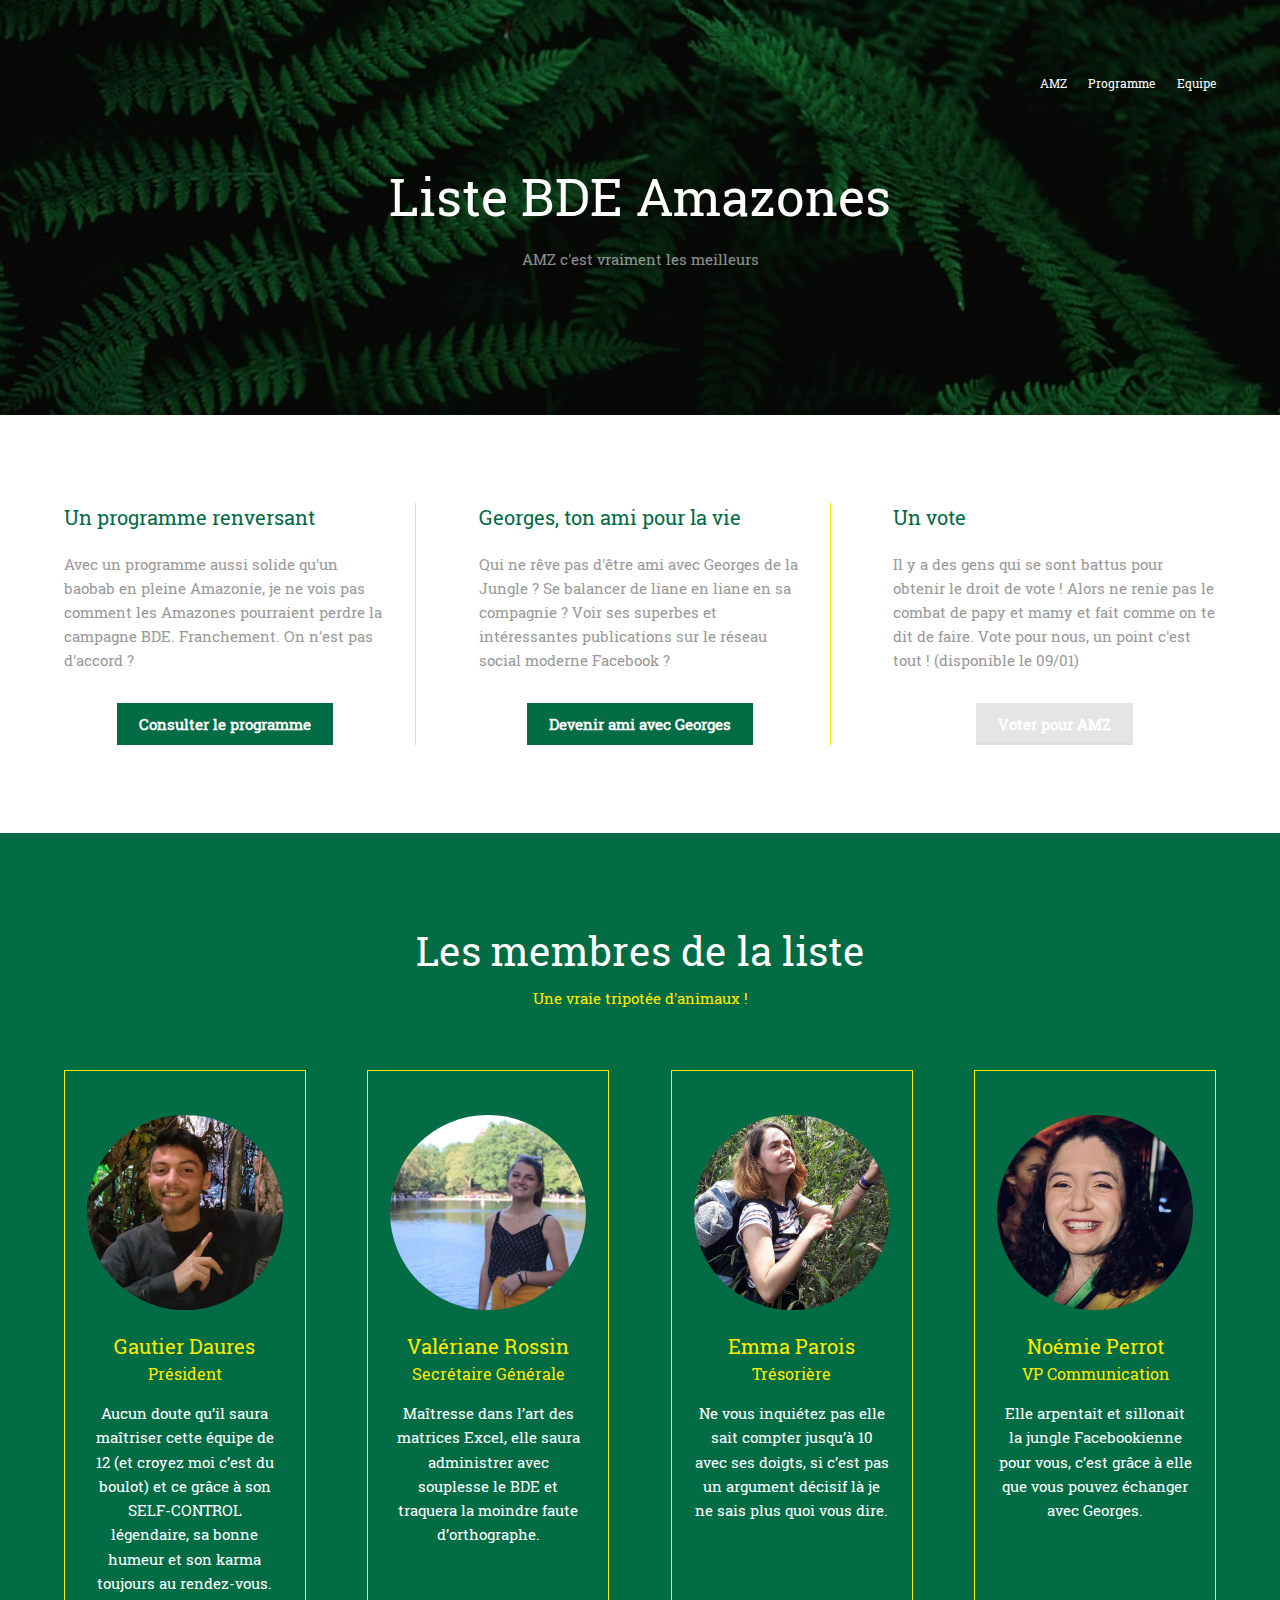
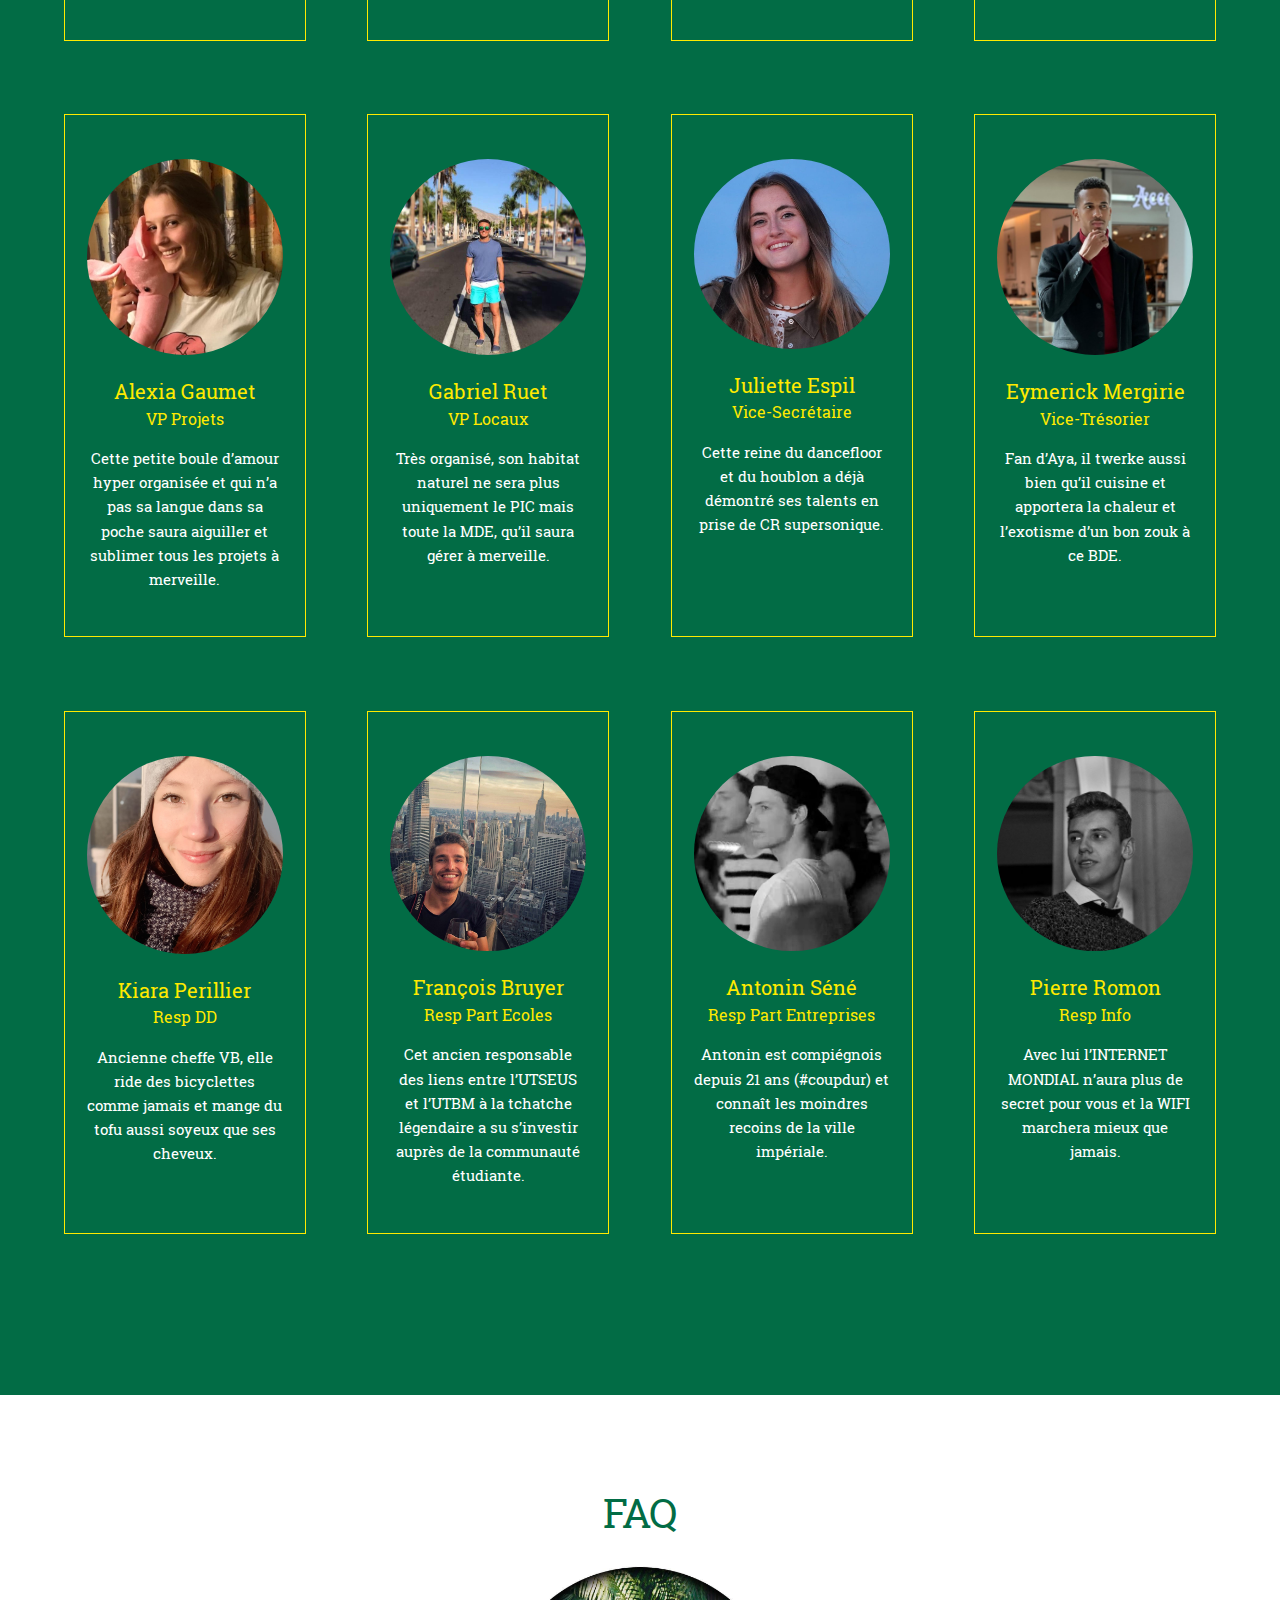
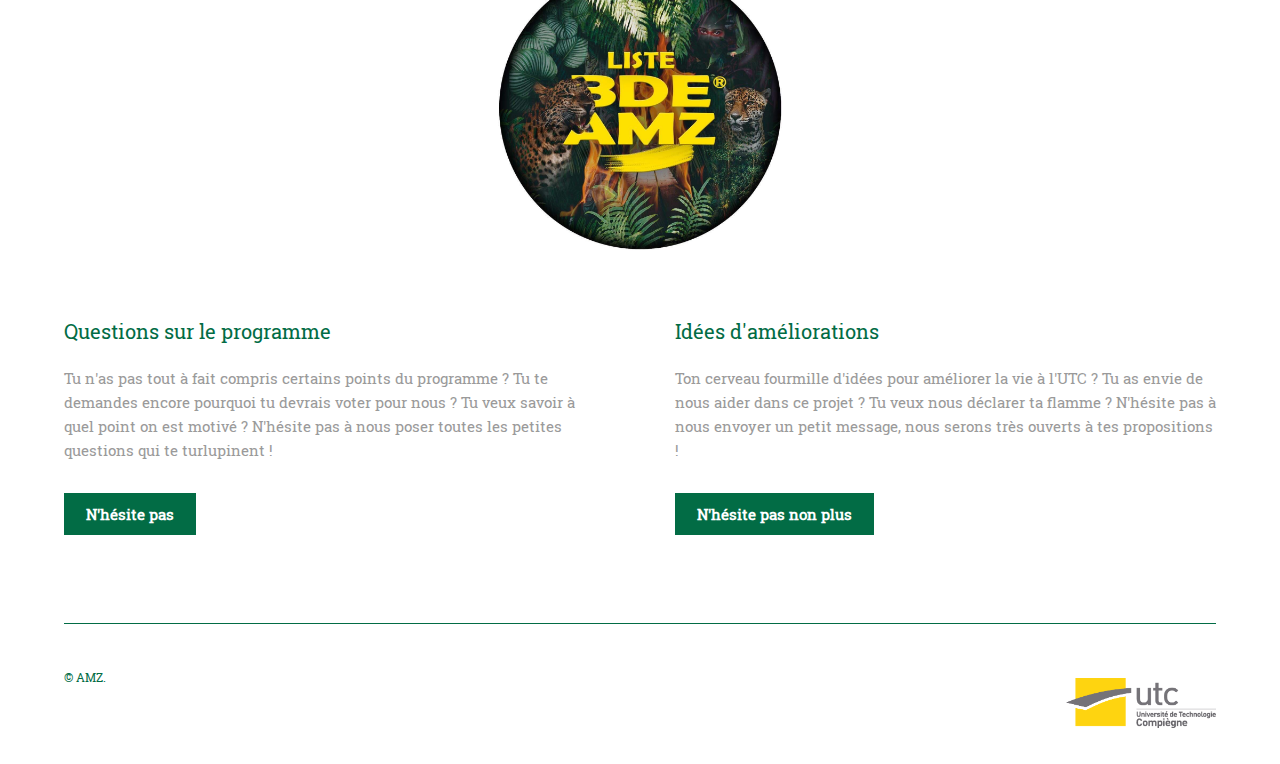
==== commit af00c477: "some gauti fix" ====
--- a/amz/index.html
+++ b/amz/index.html
@@ -22,7 +22,7 @@
 		<!-- Banner -->
 			<section id="banner">
 				<img src="banner.jpg" width="0" height="0"/>
-				<h1>AMZ</h1>
+				<h1>Liste BDE Amazones</h1>
 				<p>AMZ c'est vraiment les meilleurs</p>
 			</section>
 
@@ -72,7 +72,7 @@
 				<div class="inner">
 					<header>
 						<h2>Les membres de la liste</h2>
-						<p>Une vrai tripotée d'animaux !</p>
+						<p>Une vraie tripotée d'animaux !</p>
 					</header>
 					<div class="flex flex-4">
 						<div class="box person">
@@ -122,7 +122,7 @@
 								</div>
 								<h3>Alexia Gaumet </h3>
 								<h4>VP Projets</h4>
-								<p>Cette petite boule d’amour hypeer organisée et  qui n’a pas sa langue dans sa poche saura aiguiller et sublimer tous les projets à merveille.</p>
+								<p>Cette petite boule d’amour hyper organisée et  qui n’a pas sa langue dans sa poche saura aiguiller et sublimer tous les projets à merveille.</p>
 							</a>
 						</div>
 						<div class="box person">
--- a/amz/style.css
+++ b/amz/style.css
@@ -2971,7 +2971,7 @@
 		background-attachment: fixed;
 		background-repeat: no-repeat;
 		text-align: center;
-		border-top: 0.5em solid #026c45;
+		/* border-top: 0.5em solid #026c45; */
 	}
 
 		#banner h1 {
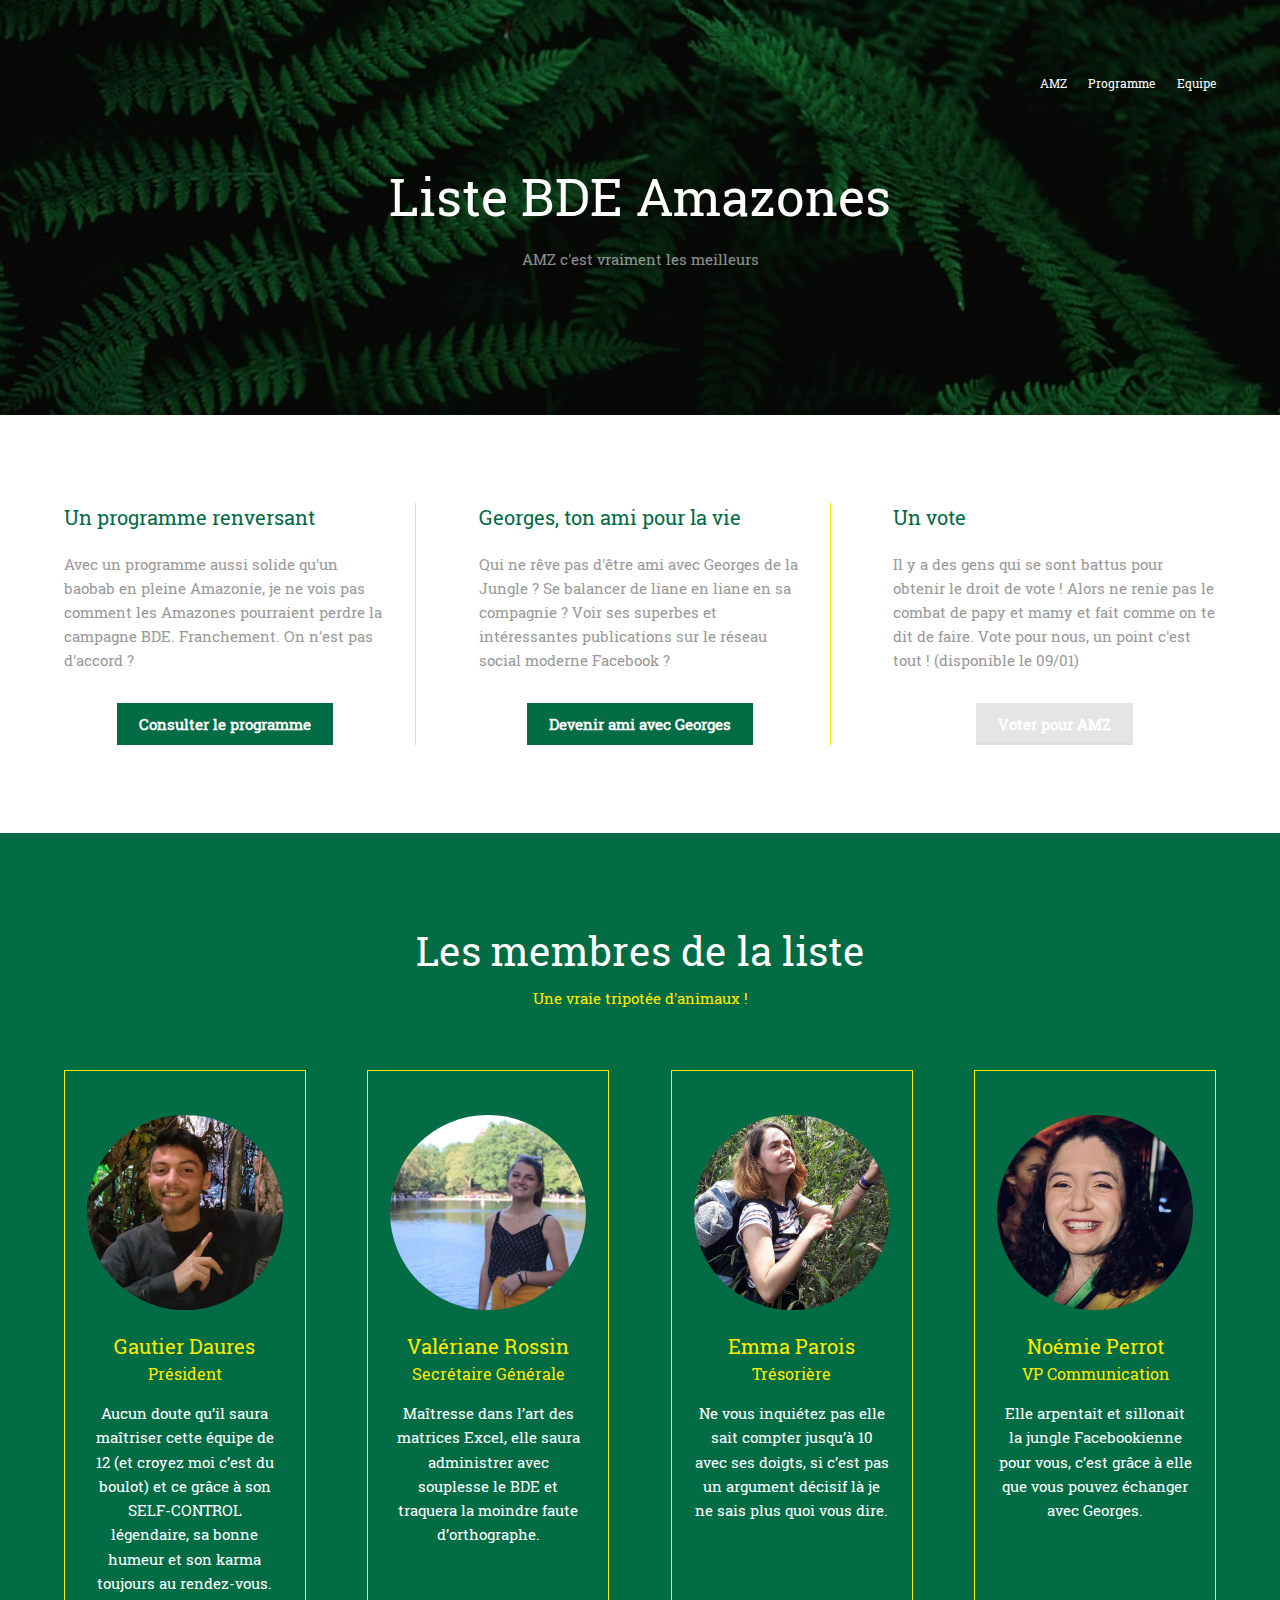
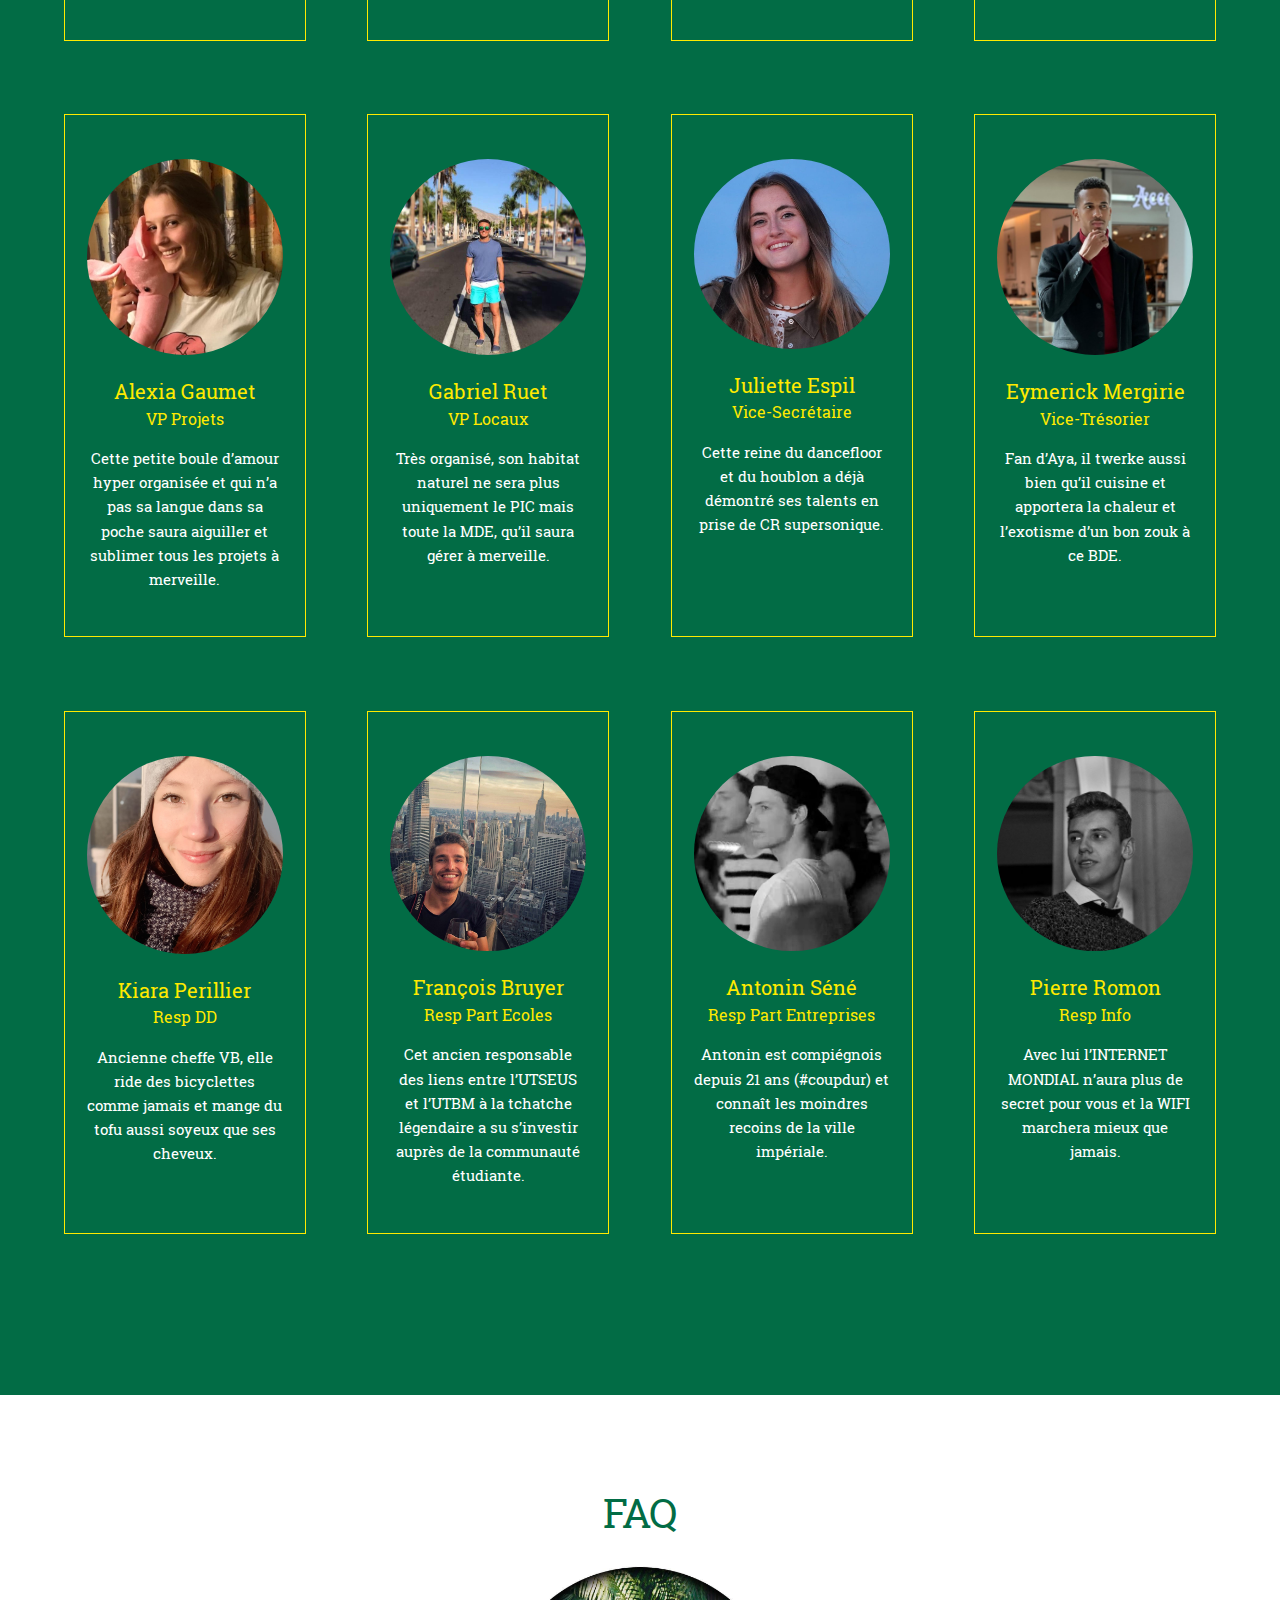
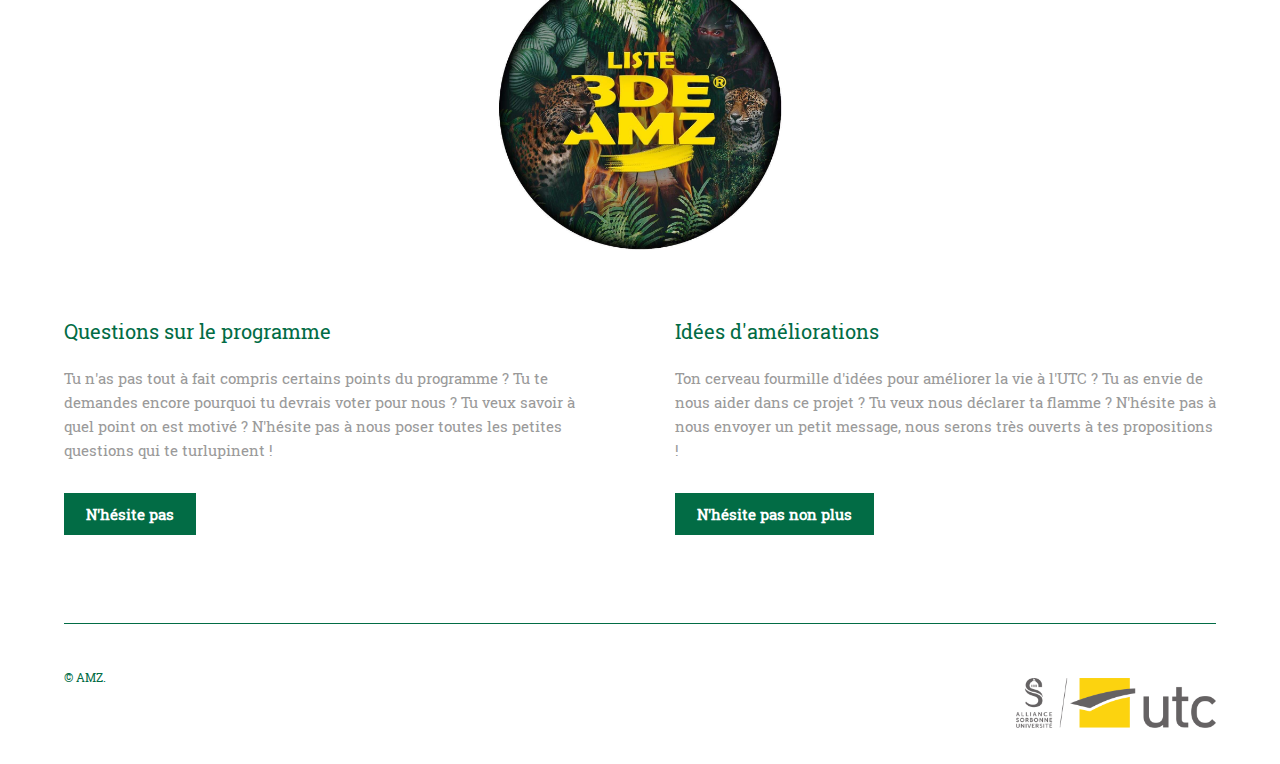
==== commit c59e446e: "logo utc" ====
--- a/amz/index.html
+++ b/amz/index.html
@@ -239,7 +239,7 @@
 							&copy; AMZ.
 						</div>
 						<ul class="icons">
-							<li><a href="https://www.utc.fr/"><span class="label"><img src="logoutc.png" alt="Logo UTC" title="UTC de Compiègne" width="150" height="50"/></span></a></li>
+							<li><a href="https://www.utc.fr/"><span class="label"><img src="logoutc.png" alt="Logo UTC" title="UTC de Compiègne" width="200" height="50"/></span></a></li>
 						</ul>
 					</div>
 				</div>
